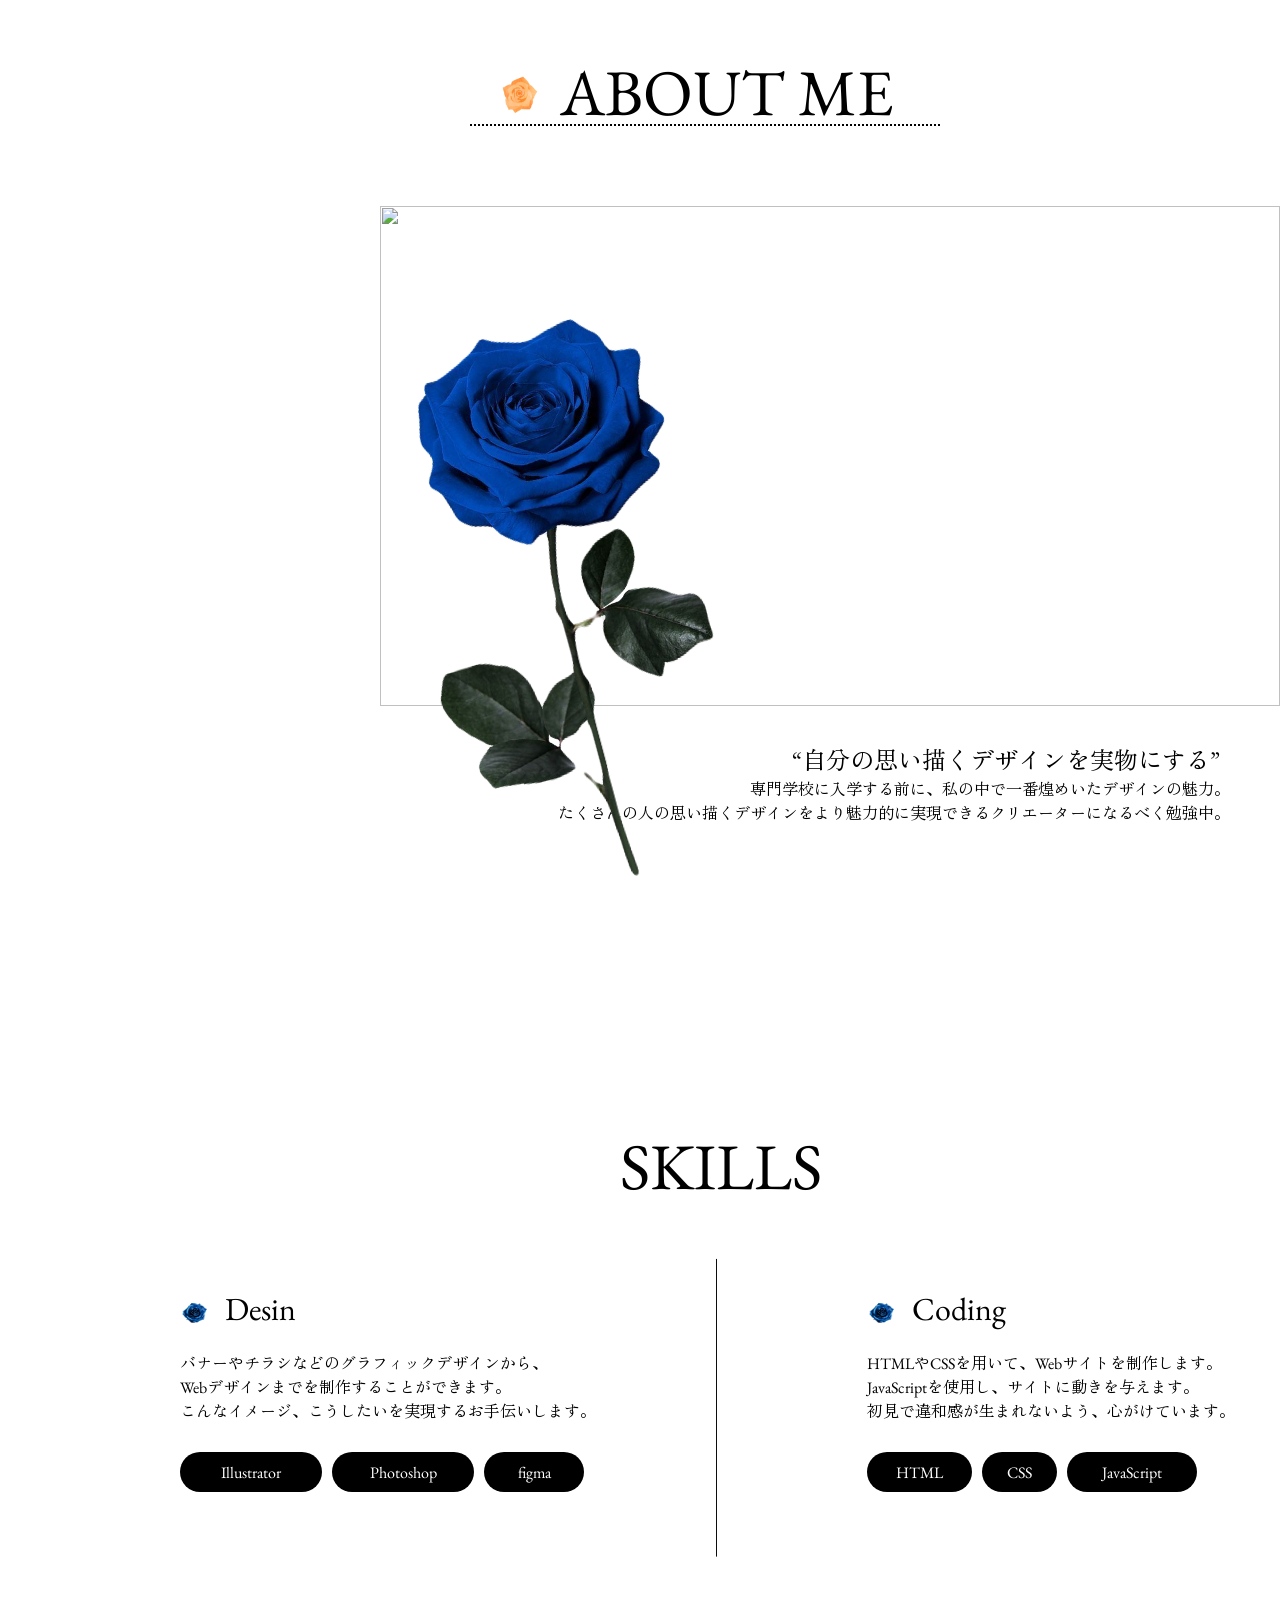
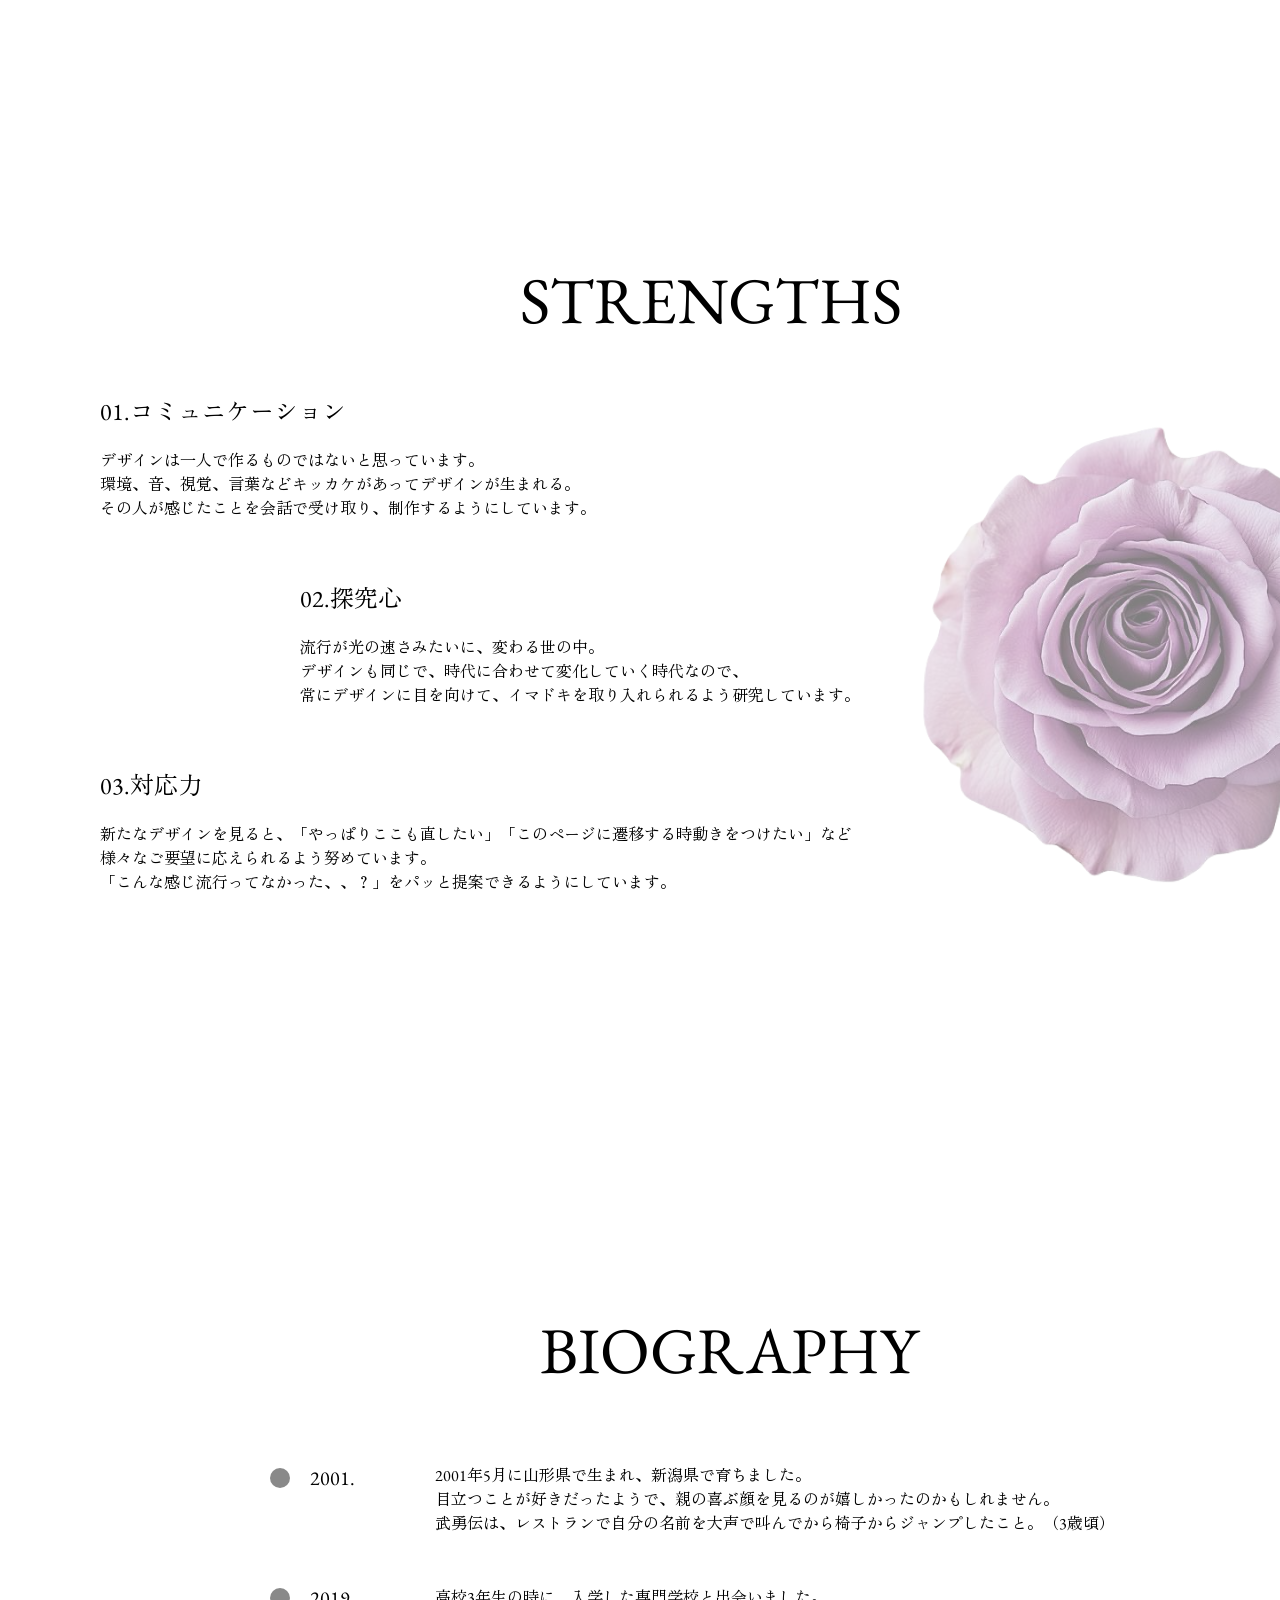
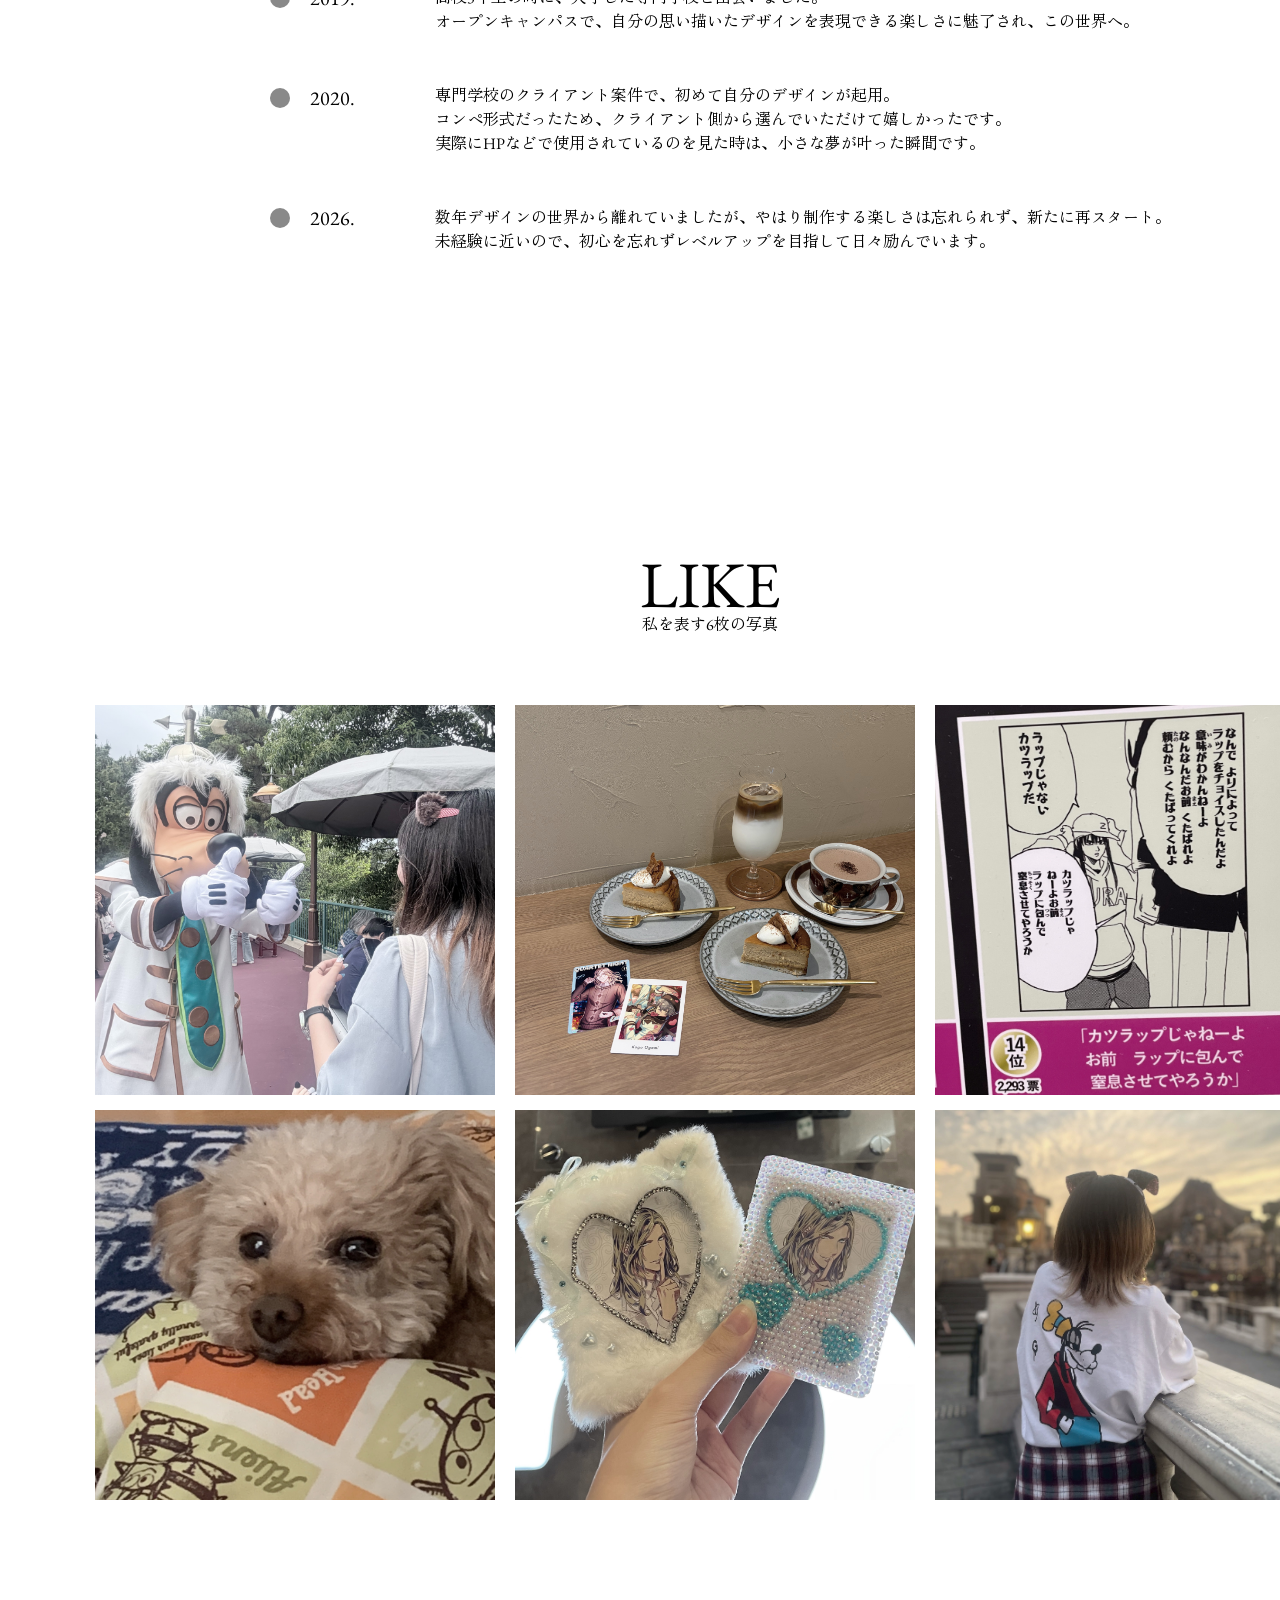
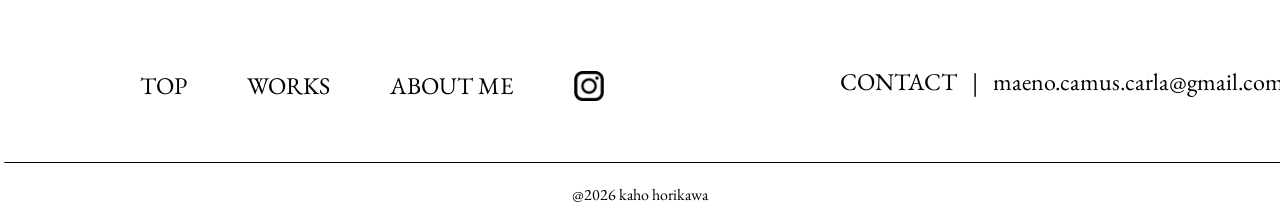
==== ME/index-me.html @ f0fda471 "Add files via upload" ====
<!DOCTYPE html>
<html lang="ja">
 <head>
    <meta charset="UTF-8">
    <meta name="viewport" content="width=device-width, initial-scale=1.0" />
    <link rel="preconnect" href="https://fonts.googleapis.com">
    <link rel="preconnect" href="https://fonts.gstatic.com" crossorigin>

    <!-- 英字 -->
    <link href="https://fonts.googleapis.com/css2?family=EB+Garamond:ital,wght@0,400..800;1,400..800&family=Hachi+Maru+Pop&display=swap" rel="stylesheet">

    <!-- 日本語 -->
    <link href="https://fonts.googleapis.com/css2?family=EB+Garamond:ital,wght@0,400..800;1,400..800&family=Hachi+Maru+Pop&family=Zen+Old+Mincho&display=swap" rel="stylesheet">

     <!-- CSS -->
     <link rel="stylesheet" href="style-me.css">
     <link
       rel="stylesheet"
        href="https://cdnjs.cloudflare.com/ajax/libs/font-awesome/5.15.4/css/all.min.css"
        integrity="sha512-1ycn6IcaQQ40/MKBW2W4Rhis/DbILU74C1vSrLJxCq57o941Ym01SwNsOMqvEBFlcgUa6xLiPY/NS5R+E6ztJQ=="
        crossorigin="anonymous"
        referrerpolicy="no-referrer"
      />
      <link
        rel="stylesheet"
        href="https://unpkg.com/swiper/swiper-bundle.min.css"
      />
  </head>

 <body class="portfolio">
   <!-- ABOUT ME -->
    <div class="aboutme" id="me">
      <img class="ikon" src="27444983.png">
      <h1 class="midashi">ABOUT ME</h1>
      <img class="me" src="IMG_9514.JPG">
      <img class="bluerose" src="IMG_9245.PNG">
      <div class="pr">
        <div class="komidashi">“自分の思い描くデザインを実物にする”</div>
        専門学校に入学する前に、私の中で一番煌めいたデザインの魅力。<br>
        たくさんの人の思い描くデザインをより魅力的に実現できるクリエーターになるべく勉強中。
      </div>

      <div class="midashi2">SKILLS</div>
      <div class="skills">
        <div class="desin">
          <img class="ikon2" src="IMG_9248.PNG">
          <div class="title">Desin</div>
          <img class="read-arrow2" src="desin_kasen.svg" alt="">
          <div class="desin2">
            バナーやチラシなどのグラフィックデザインから、<br>
            Webデザインまでを制作することができます。<br>
            こんなイメージ、こうしたいを実現するお手伝いします。
          </div>
          <div class="soft">
            <div class="circle1">Illustrator</div>
            <div class="circle2">Photoshop</div>
            <div class="circle3">figma</div>
          </div>
        </div>
        <img class="read-arrow" src="tatesen.svg" alt="">
        <div class="coding">
          <img class="ikon2" src="IMG_9248.PNG">
          <div class="title">Coding</div>
          <img class="read-arrow3" src="desin_kasen.svg" alt="">
          <div class="coding2">
            HTMLやCSSを用いて、Webサイトを制作します。<br>
            JavaScriptを使用し、サイトに動きを与えます。<br>
            初見で違和感が生まれないよう、心がけています。
          </div>
          <div class="sof2">
            <div class="circle4">HTML</div>
            <div class="circle5">CSS</div>
            <div class="circle6">JavaScript</div>
          </div>
        </div>
      </div>

      <div class="STRENGTHS">
        <div class="title2">STRENGTHS</div>
        <div class="Communication1">
         <div class="komidashi2">01.コミュニケーション</div>
         <div class="Communication2">
           デザインは一人で作るものではないと思っています。<br>
           環境、音、視覚、言葉などキッカケがあってデザインが生まれる。<br>
           その人が感じたことを会話で受け取り、制作するようにしています。
         </div>
        </div>
        <div class="Communication3">
         <div class="komidashi2">02.探究心</div>
         <div class="tankyu">
           流行が光の速さみたいに、変わる世の中。<br>
           デザインも同じで、時代に合わせて変化していく時代なので、<br>
           常にデザインに目を向けて、イマドキを取り入れられるよう研究しています。
         </div>
        </div>
        <div class="Communication4">
         <div class="komidashi2">03.対応力</div>
         <div class="taiou">
           新たなデザインを見ると、「やっぱりここも直したい」「このページに遷移する時動きをつけたい」など<br>
           様々なご要望に応えられるよう努めています。<br>
           「こんな感じ流行ってなかった、、？」をパッと提案できるようにしています。
         </div>
        </div>
        <img class="pink" src="IMG_9250.PNG">
        <img class="pink2" src="IMG_9250-2.PNG">
      </div>

      <div class="kiseki">
        <div class="midashi3">BIOGRAPHY</div>
        <div class="kiseki-content">
          <img class="yokosen" src="yokosen.svg" alt="">
          <div class="umare">
            <div class="u2001">
              <div class="maru"></div>
              <div class="number">2001.</div>
              <div class="nakami">
               2001年5月に山形県で生まれ、新潟県で育ちました。<br>
               目立つことが好きだったようで、親の喜ぶ顔を見るのが嬉しかったのかもしれません。<br>
               武勇伝は、レストランで自分の名前を大声で叫んでから椅子からジャンプしたこと。（3歳頃）
              </div>
            </div>


           <div class="u2019">
             <div class="maru"></div>
             <div class="number">2019.</div>
             <div class="nakami2">
               高校3年生の時に、入学した専門学校と出会いました。<br>
               オープンキャンパスで、自分の思い描いたデザインを表現できる楽しさに魅了され、この世界へ。
             </div>
           </div>

           <div class="u2021">
             <div class="maru"></div>
             <div class="number">2020.</div>
             <div class="nakami">
               専門学校のクライアント案件で、初めて自分のデザインが起用。<br>
               コンペ形式だったため、クライアント側から選んでいただけて嬉しかったです。<br>
               実際にHPなどで使用されているのを見た時は、小さな夢が叶った瞬間です。
             </div>
           </div>

           <div class="u2026">
             <div class="maru"></div>
             <div class="number">2026.</div>
             <div class="nakami2">
               数年デザインの世界から離れていましたが、やはり制作する楽しさは忘れられず、新たに再スタート。<br>
               未経験に近いので、初心を忘れずレベルアップを目指して日々励んでいます。
             </div>
           </div>
         </div>
        </div>
       </div>
      </div>

      <div class="like">
        <div class="midashi4">LIKE</div>
        <div class="komidashi3">私を表す6枚の写真</div>
        
        <div class="photo">
          <div class="photo1">
            <img class="goofy" src="IMG_9666.JPG">
            <div class="setumei1">
              <p>ドジでカッコイイ<br>ところに惚れてます</p>
            </div>

            <div class="setumei1-1">
              <div class="u01">01.ディズニー</div>
              <div class="u01-1">
                物心ついた時からそばにあった存在。<br>春夏秋冬行きたい場所。
              </div>
            </div>
          </div>
          <div class="photo2">
            <img class="cafe" src="IMG_9670.JPG">
            <div class="setumei2">
              <p>お店の雰囲気含め<br>落ち着くカフェが好き</p>
            </div>

            <div class="setumei2-1">
              <div class="u02">02.カフェ</div>
              <div class="u02-1">
                いろんなカフェを開拓中。<br>上京してからより活発になりました。
              </div>
            </div>
          </div>
          <div class="photo3">
            <img class="funny" src="IMG_9671.JPG">
            <div class="setumei3">
              <p>くだらなくて<br>面白いことが好き</p>
            </div>

            <div class="setumei3-1">
              <div class="u03">03.面白いこと</div>
              <div class="u03-1">
                お笑いやギャグなど面白おかしいことが好き。<br>ギャグ漫画大好物です。
              </div>
            </div>
          </div>
          <div class="photo4">
            <img class="pet" src="IMG_9672.JPG">
            <div class="setumei4">
              <p>大好きな愛犬チャビ<br>おじいちゃん犬でも元気</p>
            </div>

            <div class="setumei4-1">
              <div class="u04">04.愛犬</div>
              <div class="u04-1">
                もうおじいちゃんな愛犬のチャビ。<br>今でも甘えたなところがキュートです。
              </div>
            </div>
          </div>
          <div class="photo5">
            <img class="hobby" src="IMG_9673.JPG">
            <div class="setumei5">
              <p>趣味は裁縫<br>唯一無二のものを作ってます</p>
            </div>

            <div class="setumei5-1">
              <div class="u05">05.モノづくり</div>
              <div class="u05-1">
                裁縫だけでなく、創作も大好き。<br>写真のケースはどちらも自作のもの。
              </div>
            </div>
          </div>
          <div class="photo6">
            <img class="bae" src="IMG_9674.JPG">
            <div class="setumei6">
              <p>映える写真も好き<br>風景や植物の写真が多いです</p>
            </div>

             <div class="setumei6-1">
              <div class="u06">06.写真</div>
              <div class="u06-1">
                いわゆるば「映え写真」を撮るのが好き。<br>もちろん撮られるのも大歓迎。
              </div>
            </div>
          </div>
        </div>
      </div>
      <!-- footer -->
     <footer>
        <div class="last">
         <div class="clik">
           <a href="../index.html" class="nav-link">TOP</a>
           <a href="../index.html#works" class="nav-link">WORKS</a>
           <a href="#me" class="nav-link">ABOUT ME</a>
           <a href="https://www.instagram.com/hoorii0502/" target="_blank" rel="noopener noreferrer" class="instagram">
             <img class="instagram" src="Instagram.png">
           </a>
         </div>
         <div class="contact">
           <div>CONTACT</div>
           <div>|</div>
           <div>maeno.camus.carla@gmail.com</div>
         </div>
        </div>
     </footer>
     <div class="last2">
       <img class="kasen" src="kasen.svg" alt="">
       <p>@2026 kaho horikawa</p>
     </div>
   </div>
 </body>
</html>
---- ME/style-me.css ----
@charset "utf-8";

body {
  font-family: "EB Garamond", "Zen Old Mincho", serif;
  width: 100%;
  margin: 0;
  padding: 0;
}

.midashi {
    font-size: 65px;
    margin-left: 560px;
    margin-top: -75px;
    font-weight: 400;
}

.midashi::after {
  content: "";
  display: block;
  width: 470px; 
  border-bottom: 2px dotted #000;
  margin-top: -10px;
  margin-left: -90px;

}

.ikon {
    width: 60px;
    height: 50px;
    margin-left: 490px;
    margin-top: 70px;
}

.me {
    width: 900px;
    height: 500px;
    display: block;
    margin-left: auto;
    margin-top: 80px;
}

.bluerose {
    width: 450px;
    height: 600px;
    margin-left: 340px;
    margin-top: -400px;
    z-index: 2;
    transform: rotate(-15deg);
}

.pr {
    text-align: right;
    font-size: 16px;
    margin-top: -170px;
    margin-right: 50px;
}

.komidashi {
    margin-right: 10px;
    font-size: 24px;
}

.midashi2 {
    font-size: 65px;
    margin-left: 620px;
    margin-top: 300px;
}

.ikon2 {
    width: 30px;
    height: 30px;
    margin-left: 180px;
    margin-top: 130px;
}

.title {
    font-size: 32px;
    margin-left: 225px;
    margin-top: -45px;
}

.read-arrow2 {
    display: none;
}

.read-arrow3 {
    display: none;
}

.skills {
    display: flex;
    gap: 100px;
    margin-top: -40px;
}

.read-arrow {
    height: 300px;
    margin-top: 90px;
    margin-left: 20px;
}

.coding {
    margin-left: -130px;
}

.desin2 {
    margin-top: 20px;
    margin-left: 180px;
    font-size: 16px;
}

.coding2 {
    margin-top: 20px;
    margin-left: 180px;
    font-size: 16px;
}

.soft {
    display: flex;
    margin-left: 180px;
    margin-top: 30px;
    gap: 10px;
}

.sof2 {
    display: flex;
    margin-left: 180px;
    margin-top: 30px;
    gap: 10px;
}

.circle1 {
    width: 142px;
    height: 40px;
    background: #000000;
    border-radius: 30px 30px 30px 30px;
    display: flex;
    justify-content: center;
    align-items: center;
    font-size: 16px;
    color: #FFFFFF;
}

.circle2 {
    width: 142px;
    height: 40px;
    background: #000000;
    border-radius: 30px 30px 30px 30px;
    display: flex;
    justify-content: center;
    align-items: center;
    font-size: 16px;
    color: #FFFFFF;
}

.circle3 {
    width: 100px;
    height: 40px;
    background: #000000;
    border-radius: 30px 30px 30px 30px;
    display: flex;
    justify-content: center;
    align-items: center;
    font-size: 16px;
    color: #FFFFFF;
}

.circle4 {
    width: 105px;
    height: 40px;
    background: #000000;
    border-radius: 30px 30px 30px 30px;
    display: flex;
    justify-content: center;
    align-items: center;
    font-size: 16px;
    color: #FFFFFF;
}

.circle5 {
    width: 75px;
    height: 40px;
    background: #000000;
    border-radius: 30px 30px 30px 30px;
    display: flex;
    justify-content: center;
    align-items: center;
    font-size: 16px;
    color: #FFFFFF;
}

.circle6 {
    width: 130px;
    height: 40px;
    background: #000000;
    border-radius: 30px 30px 30px 30px;
    display: flex;
    justify-content: center;
    align-items: center;
    font-size: 16px;
    color: #FFFFFF;
}

.title2 {
    font-size: 65px;
    margin-left: 520px;
    margin-top: 300px;
}

.STRENGTHS {
  position: relative;
  width: 100%;
  height: 750px;
}

.komidashi2 {
    font-size: 24px;
}

.yokosen {
    display: none;
}

.Communication1 {
    margin-top: 50px;
    margin-left: 100px;
}

.Communication2 {
    margin-top: 20px;
    font-size: 16px;
}

.Communication3 {
    margin-top: 60px;
    margin-left: 300px;
}

.Communication4 {
    margin-top: 60px;
    margin-left: 100px;
}

.tankyu {
    margin-top: 20px;
    font-size: 16px;
}

.taiou {
    margin-top: 20px;
    font-size: 16px;
}

.pink {
    width: 500px;
    height: 500ox;
    margin-left: 900px;
    margin-top: -500px;
    opacity: 0.5;
}

.pink2 {
    display: none;
}

.midashi3 {
    font-size: 65px;
    margin-left: 540px;
    margin-top: 300px;
}

.umare {
    display:flex;
    flex-direction: column;
    margin-top: 50px;
}

.u2001 {
  display:flex;
  align-items:center;
  gap:20px;
}

.maru {
    width: 20px;
    height: 20px;
    background-color: #898989;
    margin-left: 270px;
    border-radius: 50%;
}

.number {
    font-size: 20px;
}

.nakami {
    font-size: 16px;
    margin-left: 60px;
    position: relative;
    top: 20px
}


.u2019 {
  display:flex;
  align-items:center;
  gap:20px;
  margin-top: 60px;
}

.nakami2 {
    font-size: 16px;
    margin-left: 60px;
    position: relative;
    top: 10px
}

.u2021 {
  display:flex;
  align-items:center;
  gap:20px;
  margin-top: 40px;
}

.u2026 {
  display:flex;
  align-items:center;
  gap:20px;
  margin-top: 60px;
}

.midashi4 {
    font-size: 65px;
    margin-left: 640px;
    margin-top: 300px;
}

.komidashi3 {
    font-size: 16px;
    margin-left: 642px;
    margin-top: -15px;
}

.photo {
    display: grid;
    grid-template-columns: repeat(3, 400px);
    column-gap: 20px;
    row-gap: 15px;
    margin-top: 70px;
    margin-left: 95px;
}

.goofy {
    width: 400px;
    height: 390px;
    display: block;
}

.photo1 {
    position: relative;
    width: 400px; 
    overflow: hidden;
}

.setumei1 {
    position: absolute;
    top: 0;
    left: 0;
    width: 100%;
    height: 100%;

    background-color: rgba(0, 0, 0, 0.45);

    display: flex;
    justify-content: center;
    align-items: center;

    opacity: 0;
    transition: opacity 0.3s ease;
}

.setumei1 p {
  color: white;
  font-size: 24px;
  margin: 0;
  text-align: center;
}

.photo1:hover .setumei1 {
  opacity: 1;
}

.setumei1-1 {
    display: none;
}

.photo2 {
    position: relative;
    width: 400px; 
    overflow: hidden;
}

.setumei2-1 {
    display: none;
}

.cafe {
    width: 400px;
    height: 390px;
    display: block;
}

.photo2:hover .setumei2 {
  opacity: 1;
}

.setumei2 p {
  color: white;
  font-size: 24px;
  margin: 0;
  text-align: center;
}

.setumei2 {
    position: absolute;
    top: 0;
    left: 0;
    width: 100%;
    height: 100%;

    background-color: rgba(0, 0, 0, 0.45);

    display: flex;
    justify-content: center;
    align-items: center;

    opacity: 0;
    transition: opacity 0.3s ease;
}

.photo3 {
    position: relative;
    width: 400px; 
    overflow: hidden;
}

.setumei3-1 {
    display: none;
}

.funny {
    width: 400px;
    height: 390px;
    display: block;
}

.photo3:hover .setumei3 {
  opacity: 1;
}

.setumei3 p {
  color: white;
  font-size: 24px;
  margin: 0;
  text-align: center;
}

.setumei3 {
    position: absolute;
    top: 0;
    left: 0;
    width: 100%;
    height: 100%;

    background-color: rgba(0, 0, 0, 0.45);

    display: flex;
    justify-content: center;
    align-items: center;

    opacity: 0;
    transition: opacity 0.3s ease;
}

.photo4 {
    position: relative;
    width: 400px; 
    overflow: hidden;
}

.pet {
    width: 400px;
    height: 390px;
    display: block;
}

.photo4:hover .setumei4 {
  opacity: 1;
}

.setumei4 p {
  color: white;
  font-size: 24px;
  margin: 0;
  text-align: center;
}

.setumei4 {
    position: absolute;
    top: 0;
    left: 0;
    width: 100%;
    height: 100%;

    background-color: rgba(0, 0, 0, 0.45);

    display: flex;
    justify-content: center;
    align-items: center;

    opacity: 0;
    transition: opacity 0.3s ease;
}

.setumei4-1 {
    display: none;
}

.photo5 {
    position: relative;
    width: 400px; 
    overflow: hidden;
}

.hobby {
    width: 400px;
    height: 390px;
    display: block;
}

.photo5:hover .setumei5 {
  opacity: 1;
}

.setumei5 p {
  color: white;
  font-size: 24px;
  margin: 0;
  text-align: center;
}

.setumei5 {
    position: absolute;
    top: 0;
    left: 0;
    width: 100%;
    height: 100%;

    background-color: rgba(0, 0, 0, 0.45);

    display: flex;
    justify-content: center;
    align-items: center;

    opacity: 0;
    transition: opacity 0.3s ease;
}

.setumei5-1 {
    display: none;
}

.photo6 {
    position: relative;
    width: 400px; 
    overflow: hidden;
}

.bae {
    width: 400px;
    height: 390px;
    display: block;
}

.photo6:hover .setumei6 {
  opacity: 1;
}

.setumei6 p {
  color: white;
  font-size: 24px;
  margin: 0;
  text-align: center;
}

.setumei6 {
    position: absolute;
    top: 0;
    left: 0;
    width: 100%;
    height: 100%;

    background-color: rgba(0, 0, 0, 0.45);

    display: flex;
    justify-content: center;
    align-items: center;

    opacity: 0;
    transition: opacity 0.3s ease;
}

.setumei6-1 {
    display: none;
}

.last {
    margin-top: 170px;
}

.clik {
    display: flex;
    align-items: center;
    font-size: 24px;
    gap: 60px;
    margin-top: 50px;
    margin-left: 140px;
}

.instagram {
    width: 30px;
    height: 30px;
}

.contact {
    display: flex;
    align-items: center;
    font-size: 24px;
    gap: 15px;
    margin-top: -35px;
    margin-left: 840px;
    margin-bottom: 50px;
}

.kasen {
    width: 1330px;
    margin-top: 10px;
}

.last2 {
    text-align: center;
}

.kasen p {
    font-size: 18px;
    margin-top: 10px;
}

.nav-link {
  color: #000;
  text-decoration: none;
  cursor: pointer;
}

.nav-link:hover {
  text-decoration: underline;
}

html {
  scroll-behavior: smooth;
}

@media screen and (max-width: 375px) {

.midashi {
    font-size: 20px;
    margin-top: -30px;
    margin-left: 145px;
    position: relative;
    width: fit-content;
}

.midashi::after {
  content: "";
  display: block;
  width: 145px; 
  border-bottom: 2px dotted #000;
  margin-top: 0px;
  margin-left: -30px;

}

.ikon {
    width: 25px;
    height: 20px;
    margin-left: 120px;
    margin-top: 40px;
}

.me {
    width: 280px;
    height: 170px;
    display: block;
    margin-left: 95px;
    margin-top: 50px;
}

.aboutme {
    width: 370px;
    margin-left: 0px;
}

.bluerose {
    width: 115px;
    height: 155px;
    margin-left: 30px;
    margin-top: -100px;
    z-index: 2;
    transform: rotate(-15deg);
}

.pr {
    text-align: left;
    font-size: 14px;
    margin-top: 20px;
    margin-left: 20px;
}

.komidashi {
    font-size: 16px;
}

.midashi2 {
    font-size: 20px;
    margin-left: 150px;
    margin-top: 110px;
}

.ikon2 {
    width: 14px;
    height: 16px;
    margin-top: 30px;
    margin-left: 0px;
}

.desin2 {
    margin-top: 10px;
    font-size: 14px;
    width: 330px;
    margin-left: 0px;
}

.title {
    font-size: 17px;
    margin-top: -25px;
    margin-left: 20px;
}

.read-arrow2 {
    display: block;
    width: 66px;
    margin-left: 0px;
}

.read-arrow3 {
    display: block;
    width: 75px;
    margin-left: 0px;
}

.read-arrow {
    display: none;
}

.skills {
    display: flex;
    width: 350px;
    gap: 20px;
    flex-direction: column;
    align-items: center;
    margin-left: 10px;
}

.desin {
    width: 330px;
    flex-shrink: 0;
    margin-top: 30px;
}

.soft {
    display: flex;
    margin-left: 0px;
    margin-top: 15px;
    gap: 10px;
}

.circle1 {
    width: 100px;
    height: 32px;
    background: #000000;
    border-radius: 30px 30px 30px 30px;
    display: flex;
    justify-content: center;
    align-items: center;
    font-size: 14px;
    color: #FFFFFF;
}

.circle2 {
    width: 111px;
    height: 32px;
    background: #000000;
    border-radius: 30px 30px 30px 30px;
    display: flex;
    justify-content: center;
    align-items: center;
    font-size: 14px;
    color: #FFFFFF;
}

.circle3 {
    width: 80px;
    height: 32px;
    background: #000000;
    border-radius: 30px 30px 30px 30px;
    display: flex;
    justify-content: center;
    align-items: center;
    font-size: 14px;
    color: #FFFFFF;
}

.coding {
    width: 330px;
    flex-shrink: 0;
    margin-top: 50px;
    margin-left: 20px;
}

.coding2 {
    margin-top: 10px;
    font-size: 14px;
    width: 330px;
    margin-left: 0px;
    line-height: 1.5;
}

.sof2 {
    display: flex;
    margin-left: 0px;
    margin-top: 15px;
    gap: 10px;
}

.circle4 {
    width: 83px;
    height: 30px;
    background: #000000;
    border-radius: 30px 30px 30px 30px;
    display: flex;
    justify-content: center;
    align-items: center;
    font-size: 14px;
    color: #FFFFFF;
}

.circle5 {
    width: 60px;
    height: 30px;
    background: #000000;
    border-radius: 30px 30px 30px 30px;
    display: flex;
    justify-content: center;
    align-items: center;
    font-size: 14px;
    color: #FFFFFF;
}

.circle6 {
    width: 100px;
    height: 30px;
    background: #000000;
    border-radius: 30px 30px 30px 30px;
    display: flex;
    justify-content: center;
    align-items: center;
    font-size: 14px;
    color: #FFFFFF;
}

.STRENGTHS {
  position: relative;
  width: 340px;
  height: 550px;
  margin-left: 20px;
}

.Communication1 {
    margin-top: 40px;
    margin-left: 0px;
    font-size: 14px;
}

.Communication2 {
    margin-top: 5px;
    font-size: 14px;
}

.komidashi2 {
    font-size: 18px;
    margin-top: 30px;
}

.Communication3 {
    margin-top: 5px;
    margin-left: 0px;
    font-size: 14px;
}

.tankyu {
    margin-top: 5px;
    font-size: 14px;
}

.Communication4 {
    margin-top: 5px;
    margin-left: 0px;
    font-size: 14px;
}

.taiou {
    margin-top: 5px;
    font-size: 14px;
}

.pink {
    display: none;
}

.pink2 {
    display: block;
    width: 200px;
    height: 450px;

    opacity: 0.3;
    flex-direction: column;

    margin-left: 155px;
    margin-top: -500px;
}

.title2 {
    font-size: 20px;
    margin-left: 110px;
    margin-top: 100px;
}

.midashi3 {
    font-size: 20px;
    margin-left: 140px;
    margin-top: 100px;
}

.umare {
    display: flex;
    flex-direction: column;
    flex: 1;
    min-width: 0;
    gap: 10px;
    margin-left: -20px;
}

.yokosen {
    display: block;
    width: 17px;
    height: 770px;
    flex-shrink: 0;
    margin-left: 20px;
    margin-top: 30px;
}

.maru {
    width: 10px;
    height: 10px;
    background-color: #898989;
    margin-left: 0px;
    border-radius: 50%;
}

.number {
    font-size: 18px;
    margin-left: -10px;
}

.u2001 {
  display:flex;
  align-items:center;
  flex-wrap: wrap;
  gap:20px;
}

.nakami {
    font-size: 14px;
    margin-left: 0px;
    top: -15px
}

.u2019 {
  display:flex;
  align-items:center;
  flex-wrap: wrap;
  gap:20px;
  margin-top: 20px;
}

.nakami2 {
    font-size: 14px;
    margin-left: 0px;
    top: -15px
}

.u2021 {
  display:flex;
  align-items:center;
  flex-wrap: wrap;
  gap:20px;
  margin-top: 20px;
}

.u2026 {
  display:flex;
  align-items:center;
  flex-wrap: wrap;
  gap:20px;
  margin-top: 20px;
}

.kiseki-content {
    width: 330px;
    display: flex;
    align-items: stretch;
    gap: 30px;
}

.midashi4 {
    font-size: 20px;
    margin-left: 180px;
    margin-top: 70px;
}

.komidashi3 {
    font-size: 14px;
    margin-left: 140px;
    margin-top: 0;
}

.like {
    margin-left: -10px;
    width: 375px;
}

.photo {
    grid-template-columns: minmax(0, 1fr);
    column-gap: 0;
    row-gap: 60px;
    margin-top: 60px;
    margin-left: 75px;
    width: fit-content;
}

.goofy {
    width: 250px;
    height: 240px;
    display: block;
}

.setumei1 {
    display: none;
}

.setumei1-1 {
    position: static;
    display: block;
    width: 100%;
    box-sizing: border-box;
    margin-top: 5px;
    font-size: 14px;
}

.u01 {
    font-size: 15px;
}

.photo1 {
    position: relative;
    width: 300px; 
    overflow: hidden;
}

.photo2 {
    position: relative;
    width: 300px; 
    overflow: hidden;
}

.cafe {
    width: 250px;
    height: 240px;
    display: block;
}

.setumei2 {
    display: none;
}

.setumei2-1 {
    position: static;
    display: block;
    width: 100%;
    box-sizing: border-box;
    margin-top: 5px;
    font-size: 14px;
}

.u02 {
    font-size: 15px;
}

.funny {
    width: 250px;
    height: 240px;
    display: block;
}

.photo3 {
    position: relative;
    width: 300px; 
    overflow: hidden;
}

.setumei3 {
    display: none;
}

.setumei3-1 {
    position: static;
    display: block;
    width: 250px;
    box-sizing: border-box;
    margin-top: 5px;
    font-size: 14px;
}

.u03 {
    font-size: 15px;
}

.u03-1 {
    margin-top: 3px;
}

.pet {
    width: 250px;
    height: 240px;
    display: block;
}

.photo4 {
    position: relative;
    width: 300px; 
    overflow: hidden;
}

.setumei4 {
    display: none;
}

.setumei4-1 {
    position: static;
    display: block;
    width: 250px;
    box-sizing: border-box;
    margin-top: 5px;
    font-size: 14px;
}

.u04 {
    font-size: 15px;
}

.hobby {
    width: 250px;
    height: 240px;
    display: block;
}

.photo5 {
    position: relative;
    width: 300px; 
    overflow: hidden;
}

.setumei5 {
    display: none;
}

.setumei5-1 {
    position: static;
    display: block;
    width: 250px;
    box-sizing: border-box;
    margin-top: 5px;
    font-size: 14px;
}

.u05 {
    font-size: 15px;
}

.bae {
    width: 250px;
    height: 240px;
    display: block;
}

.photo6 {
    position: relative;
    width: 300px; 
    overflow: hidden;
}

.setumei6 {
    display: none;
}

.setumei6-1 {
    position: static;
    display: block;
    width: 250px;
    box-sizing: border-box;
    margin-top: 5px;
    font-size: 14px;
}

.u06 {
    font-size: 15px;
}

.last {
    display: flex;
    margin-top: 100px;
    flex-direction: column;
    align-items: flex-start;
    gap: 30px;
}

.contact {
    display: flex;
    align-items: center;
    font-size: 14px;
    gap: 15px;
    margin-left: 50px;
    margin-bottom: 50px;
    margin-top: 5px;
}

.clik {
    display: flex;
    align-items: center;
    font-size: 14px;
    gap: 30px;
    margin-top: 160px;
    margin-left: 50px;
    white-space: nowrap;
}

.instagram {
    width: 20px;
    height: 20px;
    cursor: pointer;
    transition: opacity 0.3s ease;
}

.last2 {
    display: none;
}

}
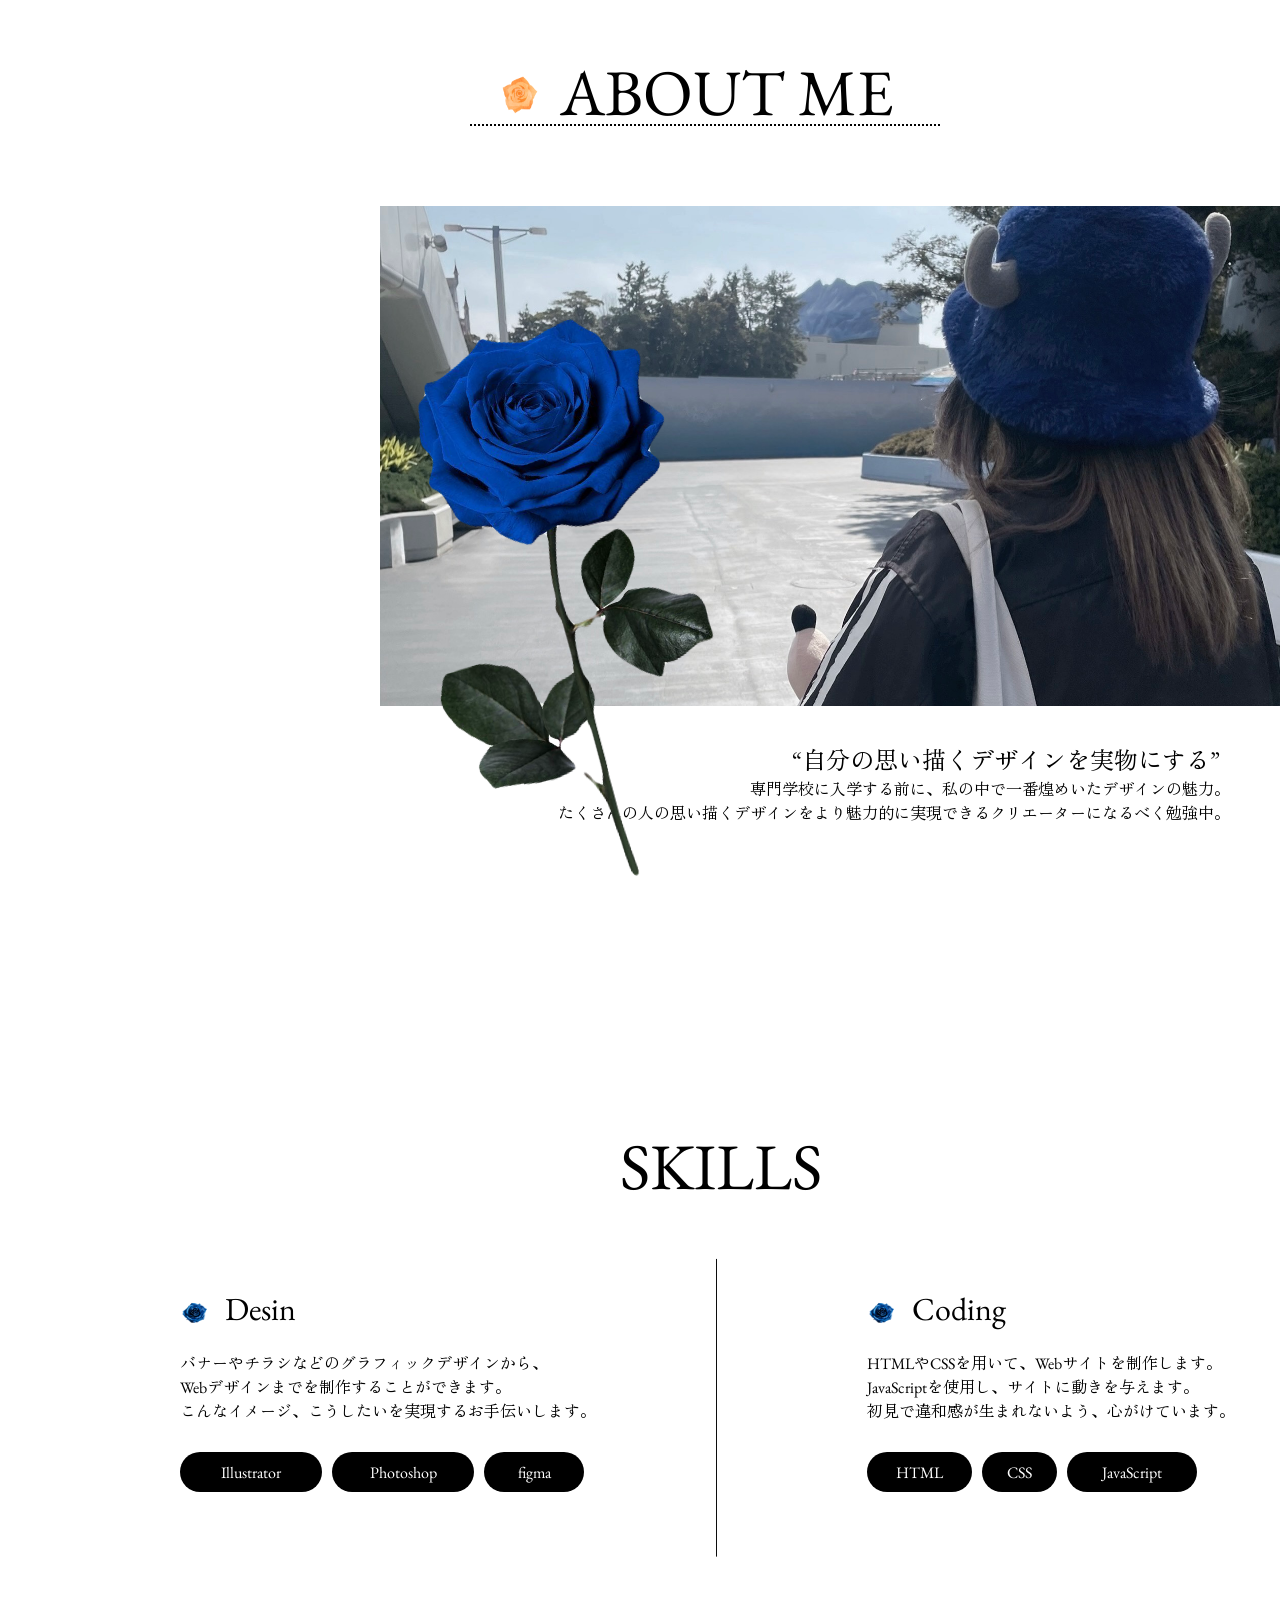
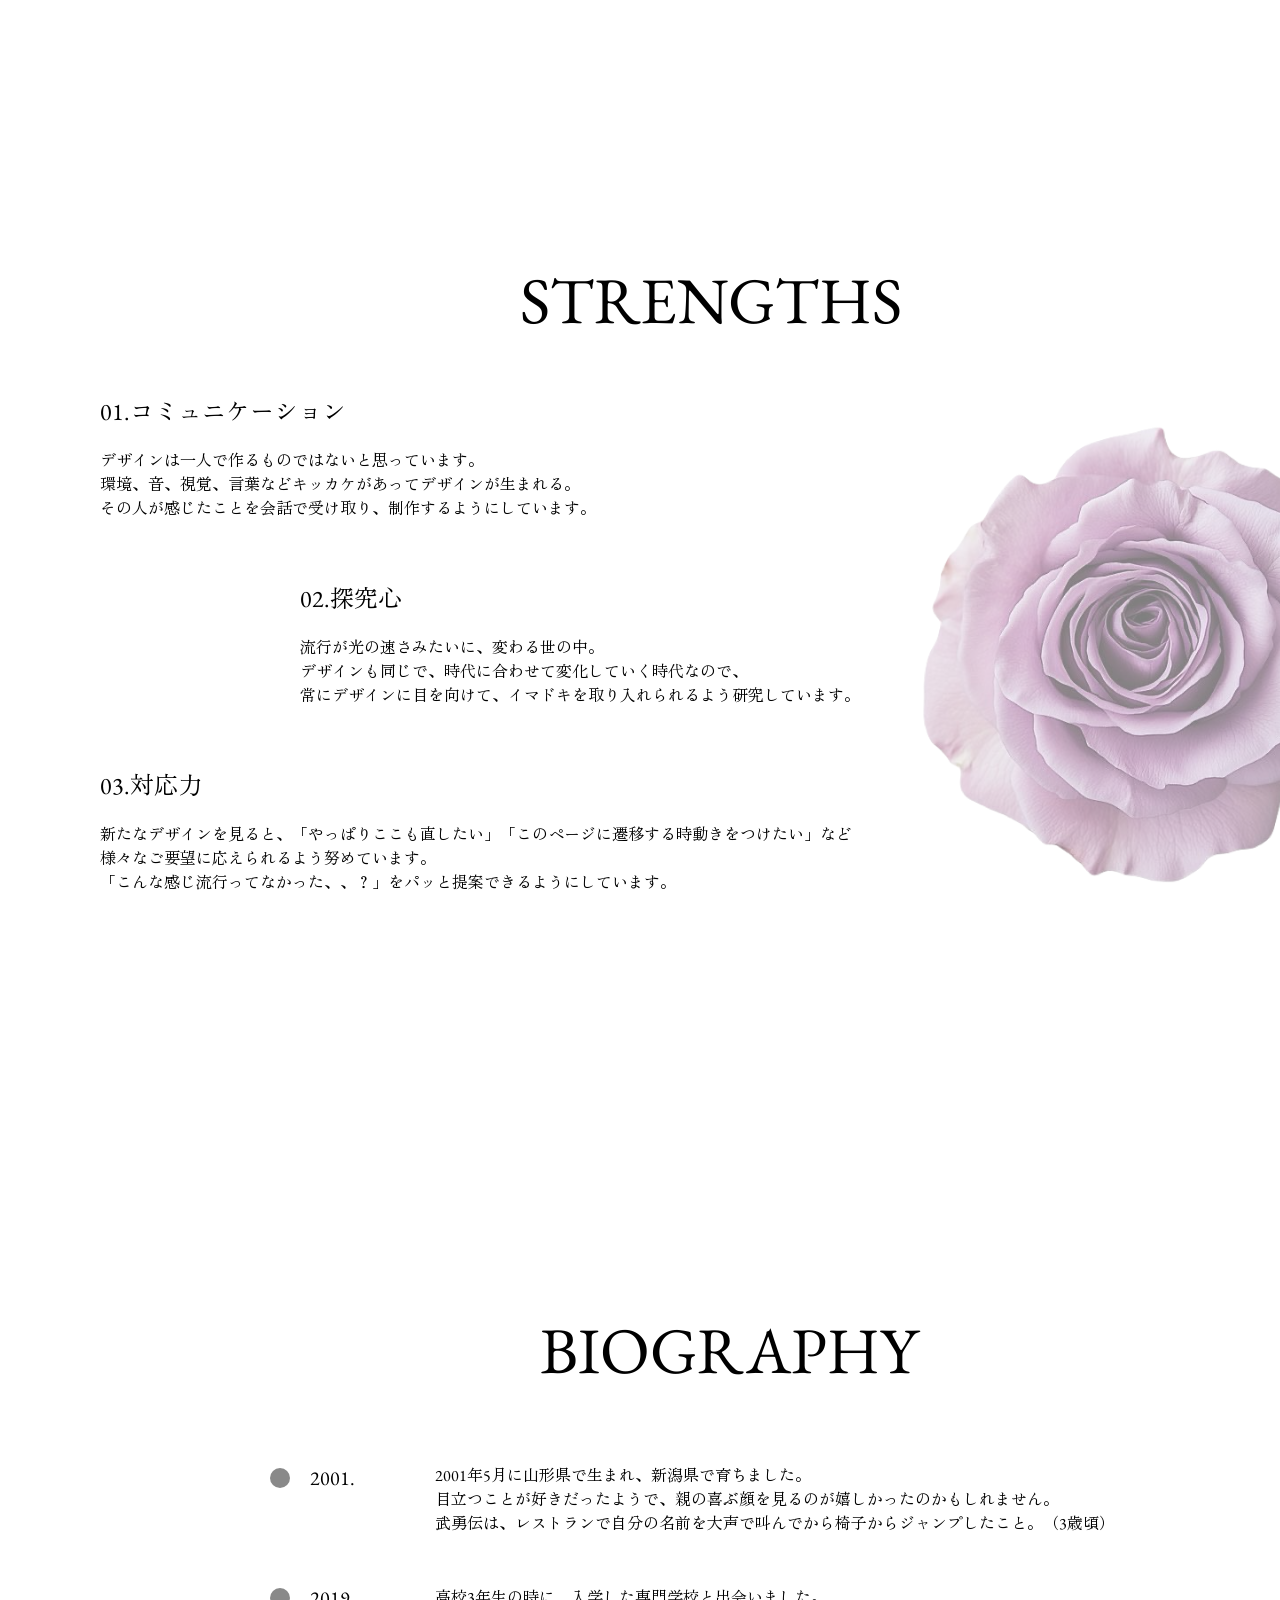
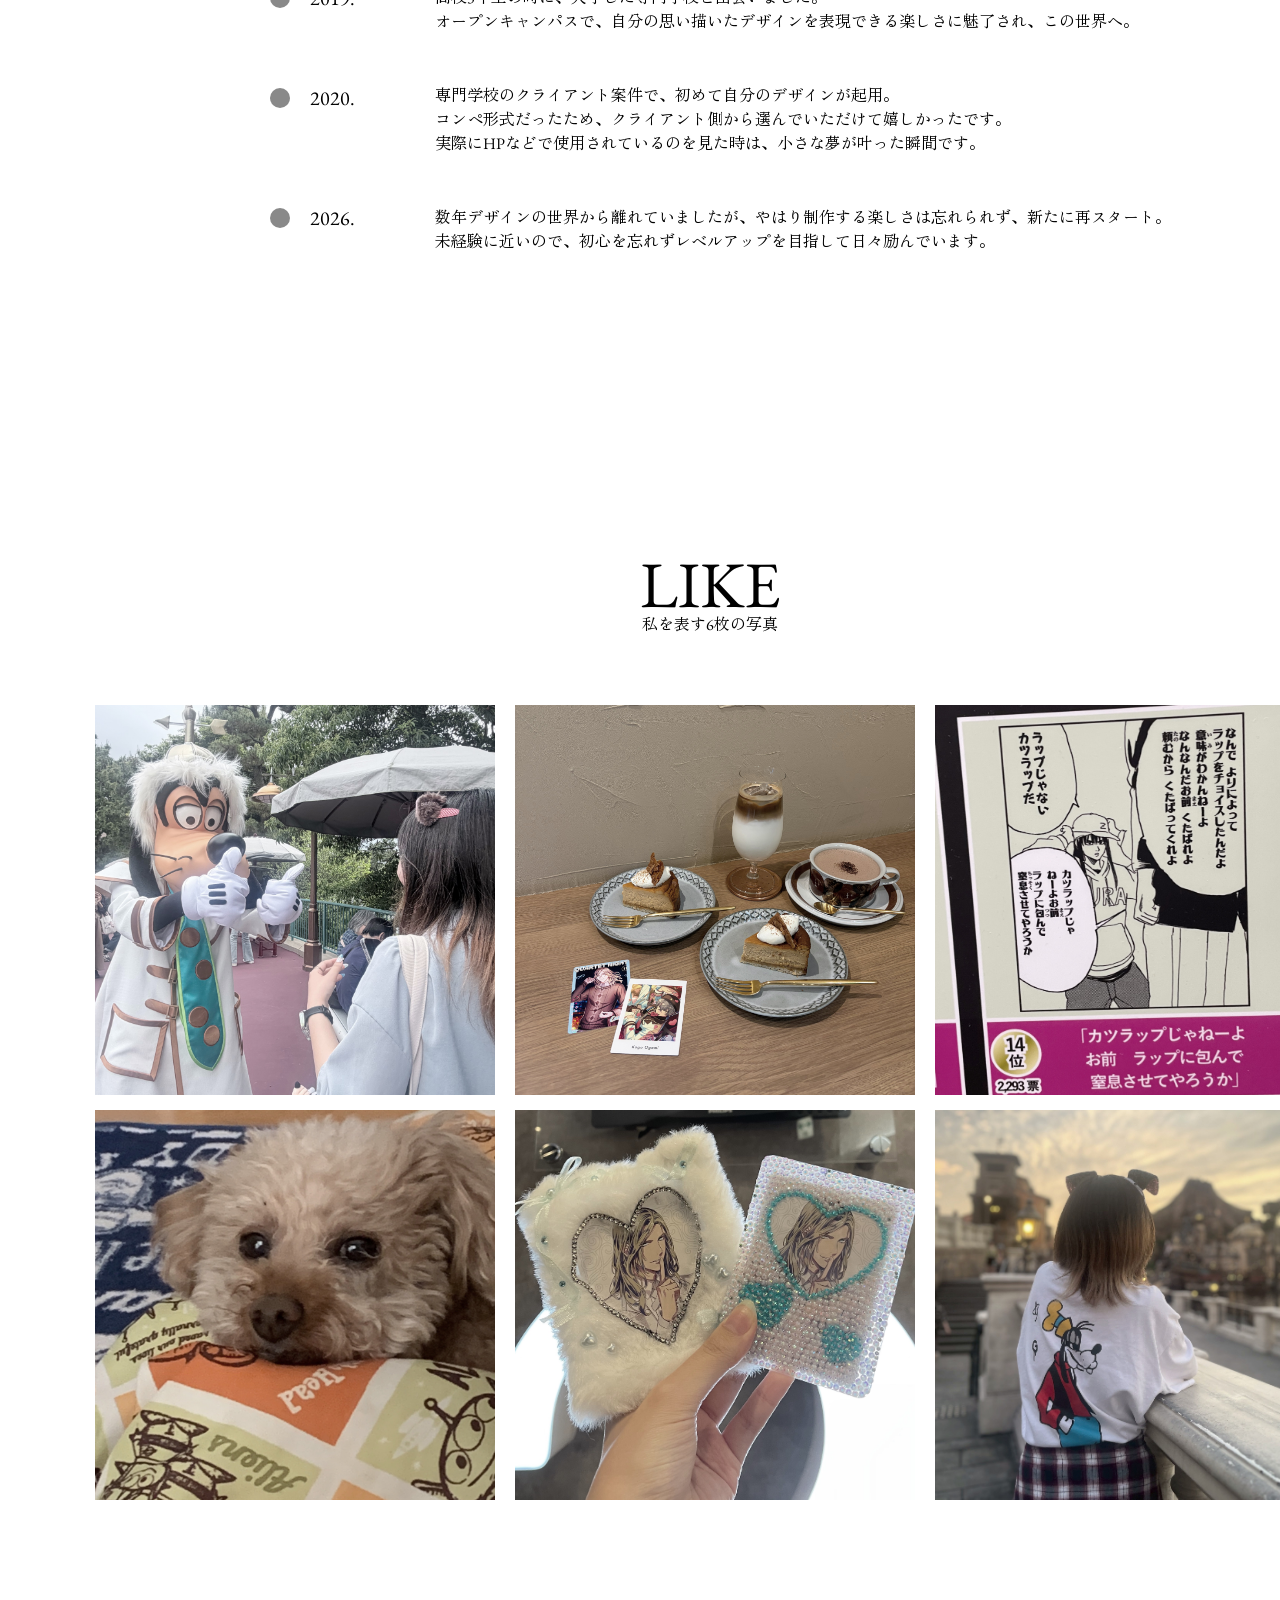
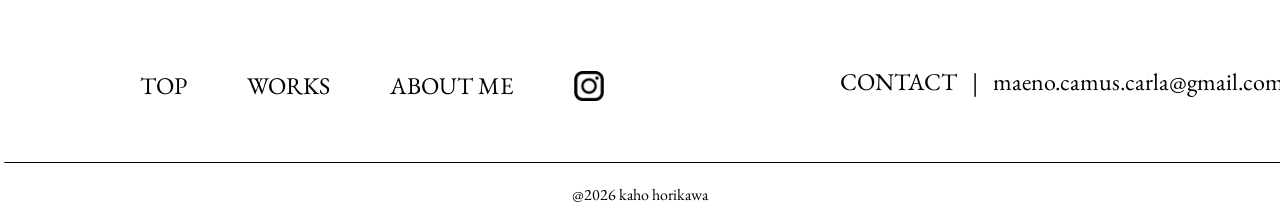
==== commit 4f309aa6: "Add files via upload" ====
--- a/ME/index-me.html
+++ b/ME/index-me.html
@@ -32,7 +32,7 @@
     <div class="aboutme" id="me">
       <img class="ikon" src="27444983.png">
       <h1 class="midashi">ABOUT ME</h1>
-      <img class="me" src="IMG_9514.JPG">
+      <img class="me" src="ME0502.jpg">
       <img class="bluerose" src="IMG_9245.PNG">
       <div class="pr">
         <div class="komidashi">“自分の思い描くデザインを実物にする”</div>
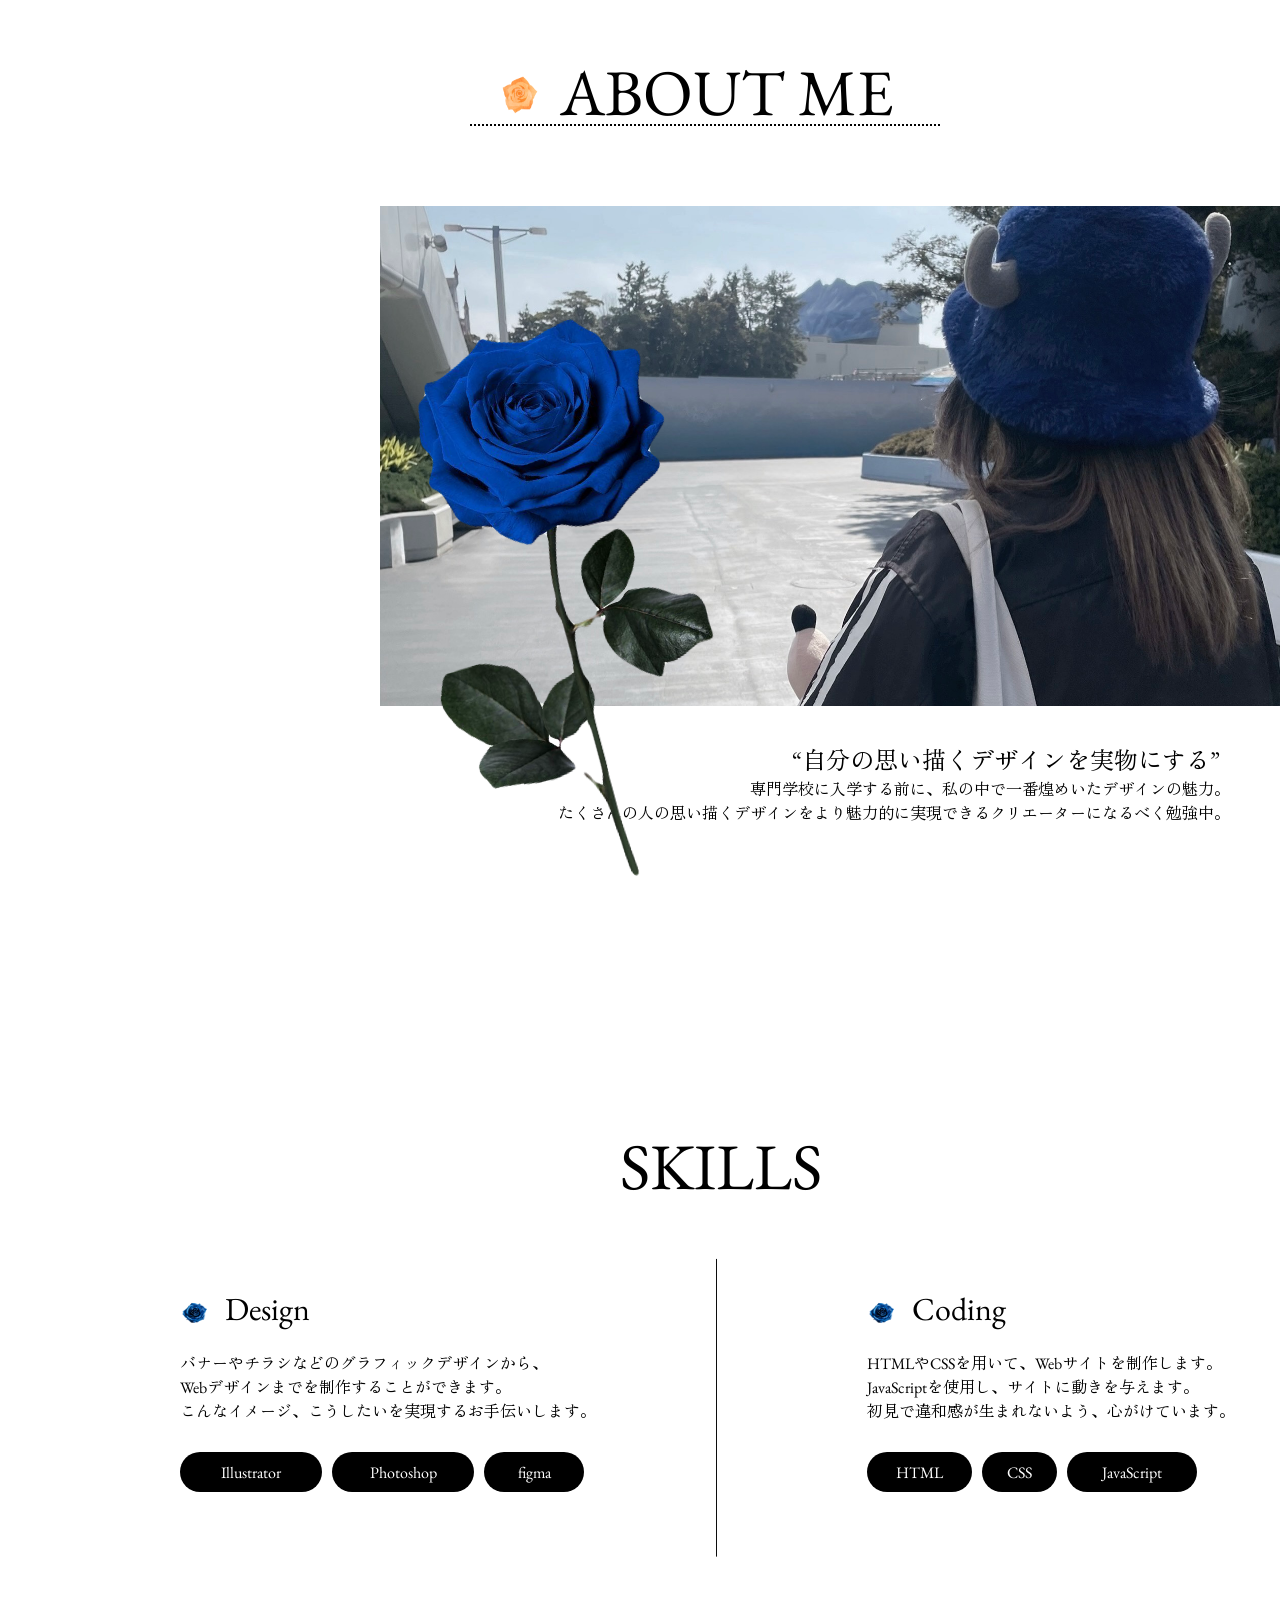
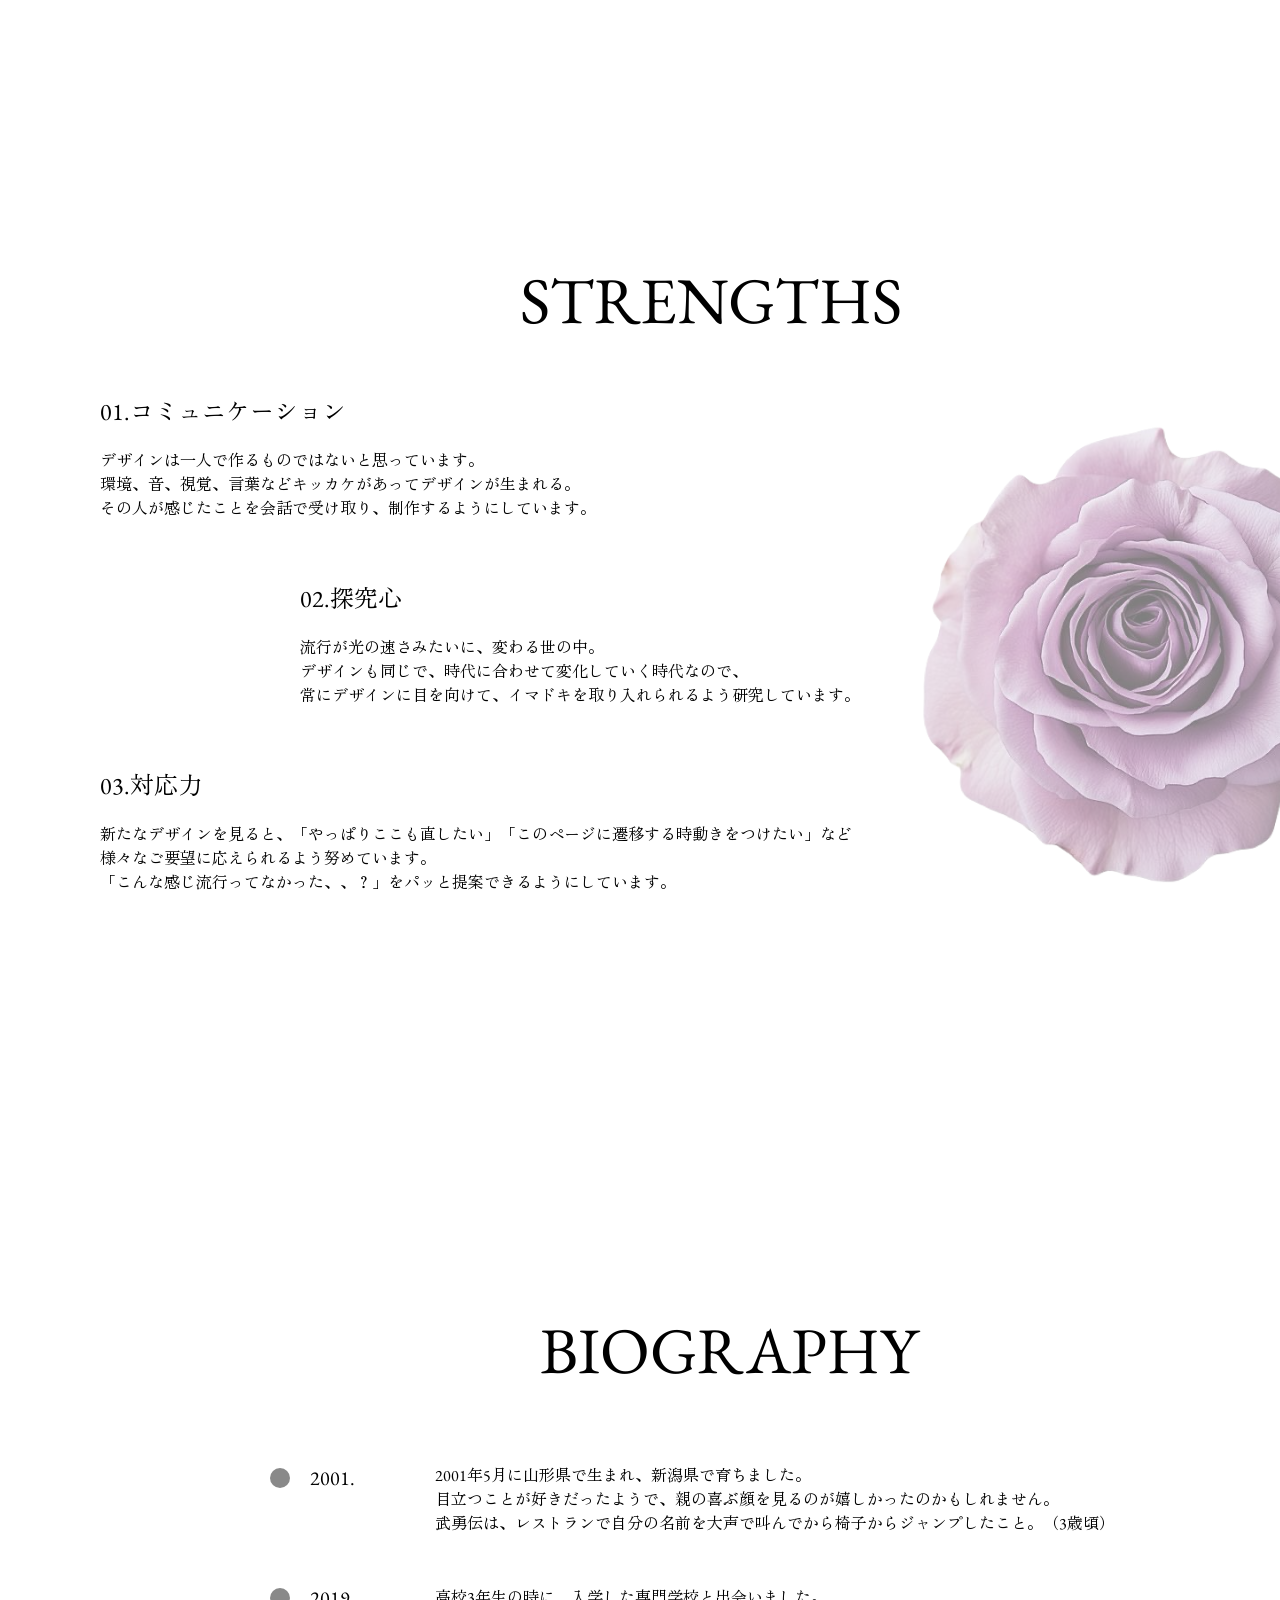
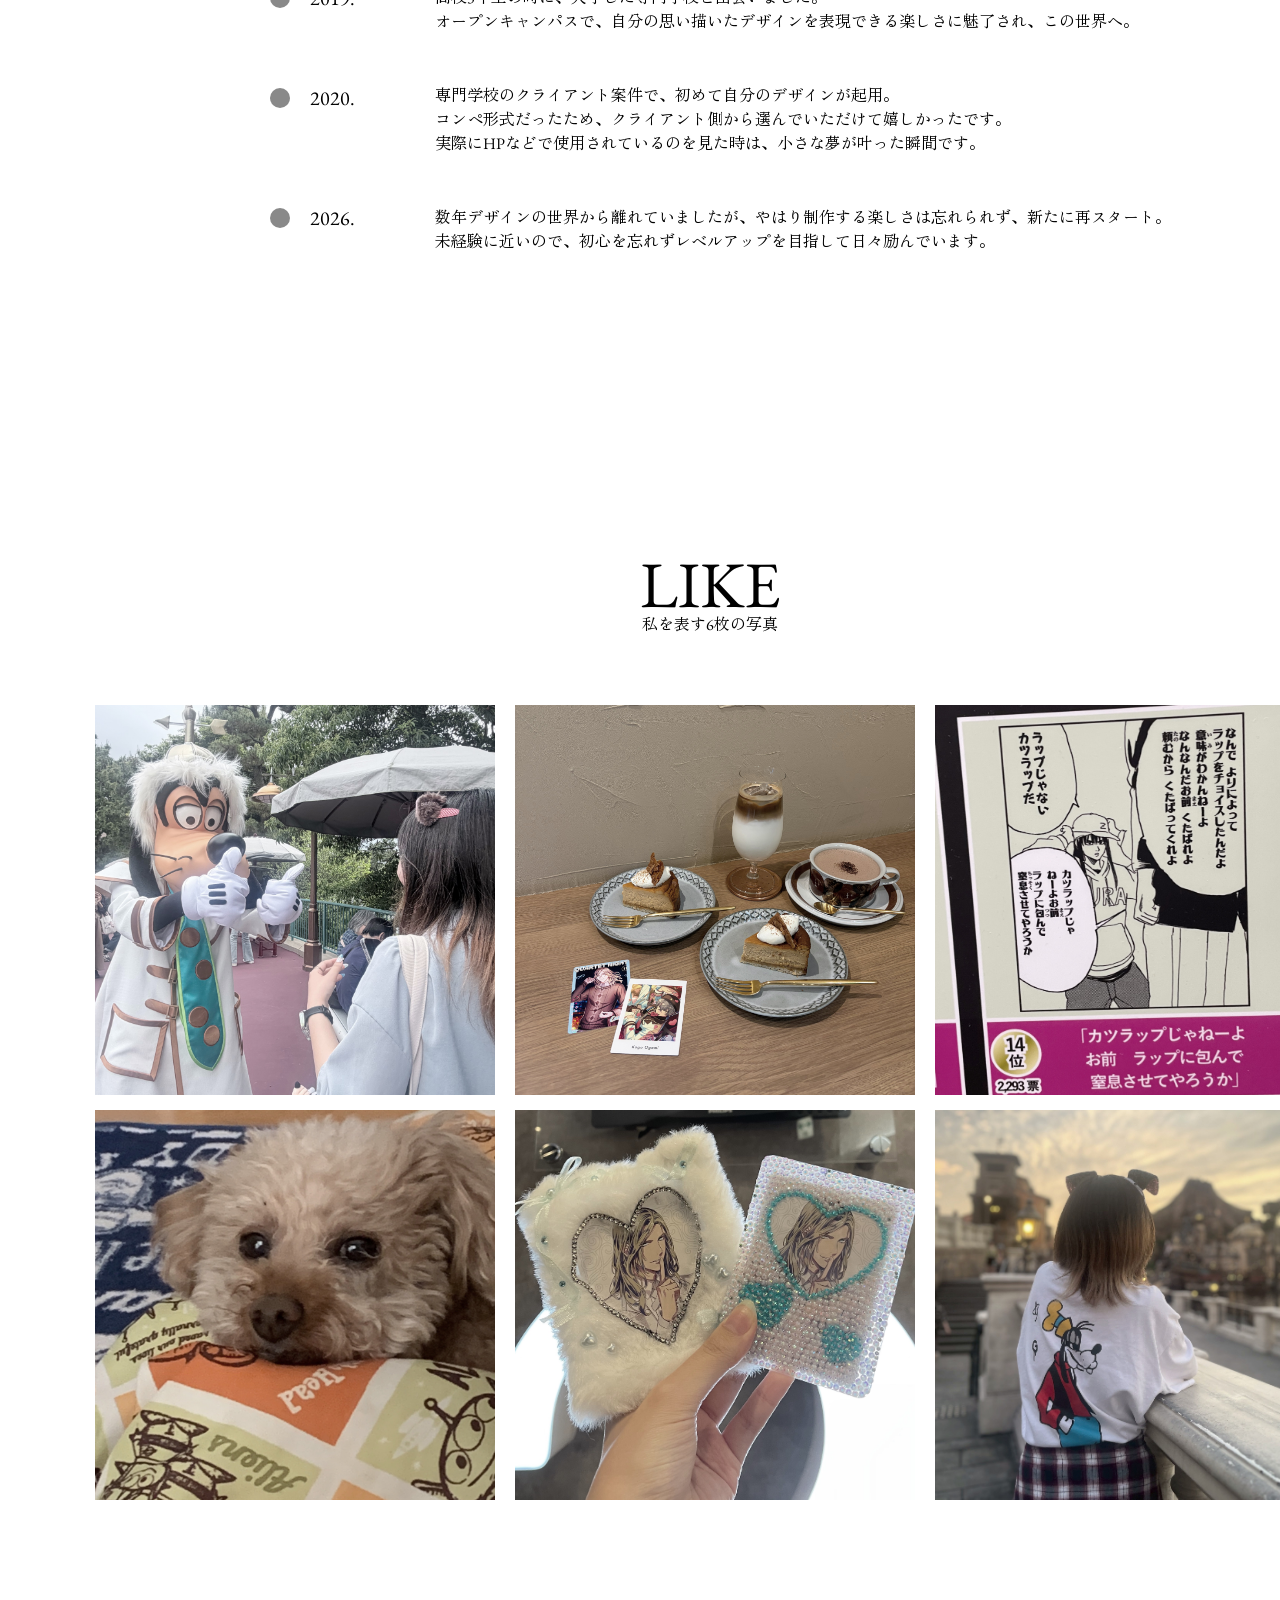
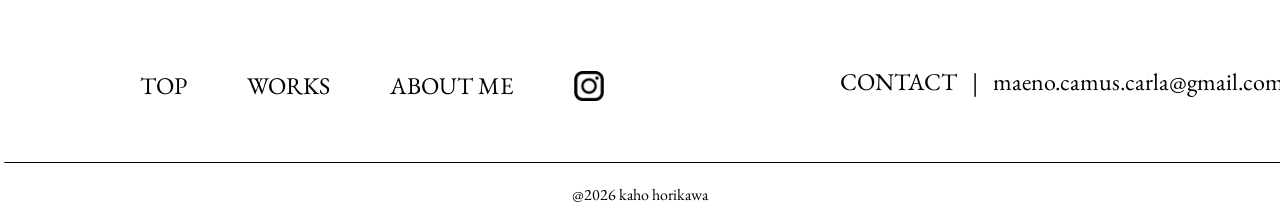
==== commit 740a3e2c: "Add files via upload" ====
--- a/ME/index-me.html
+++ b/ME/index-me.html
@@ -32,7 +32,7 @@
     <div class="aboutme" id="me">
       <img class="ikon" src="27444983.png">
       <h1 class="midashi">ABOUT ME</h1>
-      <img class="me" src="ME0502.jpg">
+      <img class="me" src="ME0502.JPG">
       <img class="bluerose" src="IMG_9245.PNG">
       <div class="pr">
         <div class="komidashi">“自分の思い描くデザインを実物にする”</div>
@@ -44,7 +44,7 @@
       <div class="skills">
         <div class="desin">
           <img class="ikon2" src="IMG_9248.PNG">
-          <div class="title">Desin</div>
+          <div class="title">Design</div>
           <img class="read-arrow2" src="desin_kasen.svg" alt="">
           <div class="desin2">
             バナーやチラシなどのグラフィックデザインから、<br>
--- a/ME/style-me.css
+++ b/ME/style-me.css
@@ -1285,4 +1285,15 @@
     display: none;
 }
 
+}
+
+@media screen and (min-width: 1441px) {
+
+body {
+  width: 1440px;
+  margin-left: auto;
+  margin-right: auto;
+}
+
+
 }
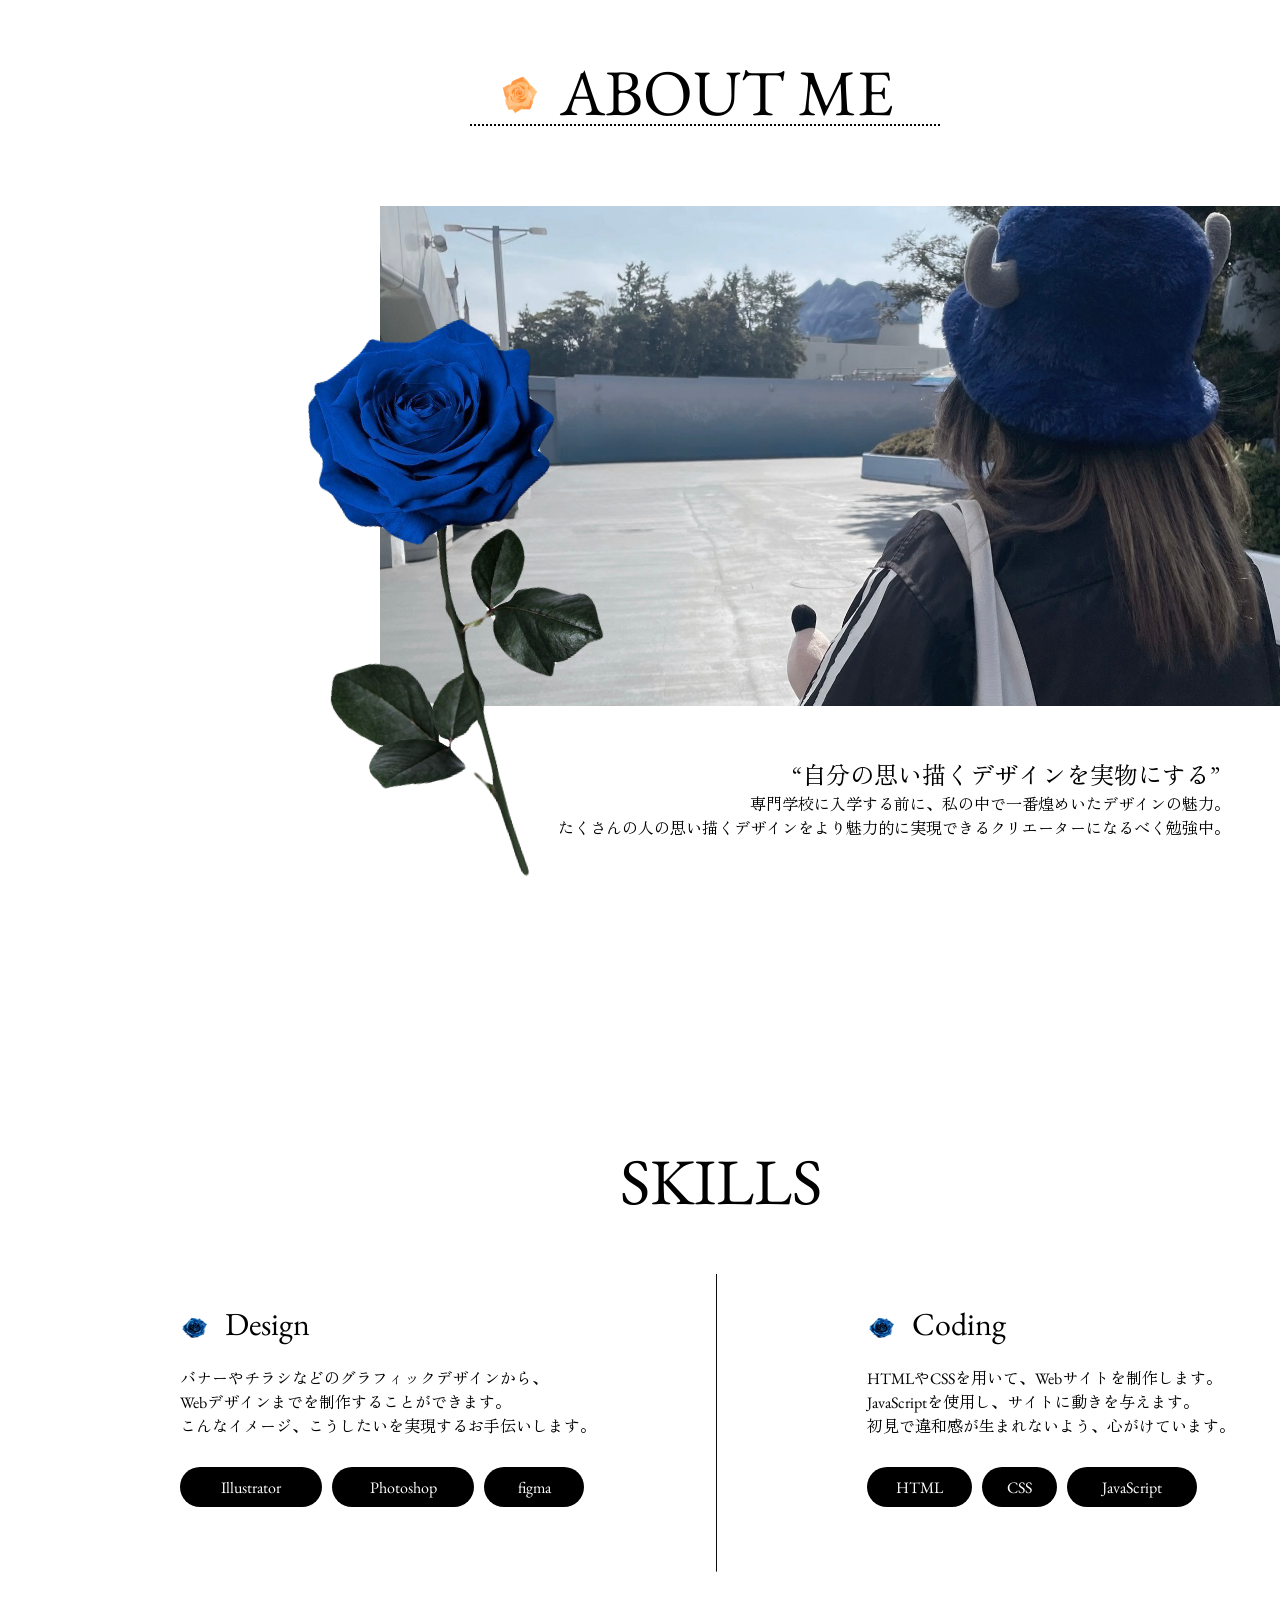
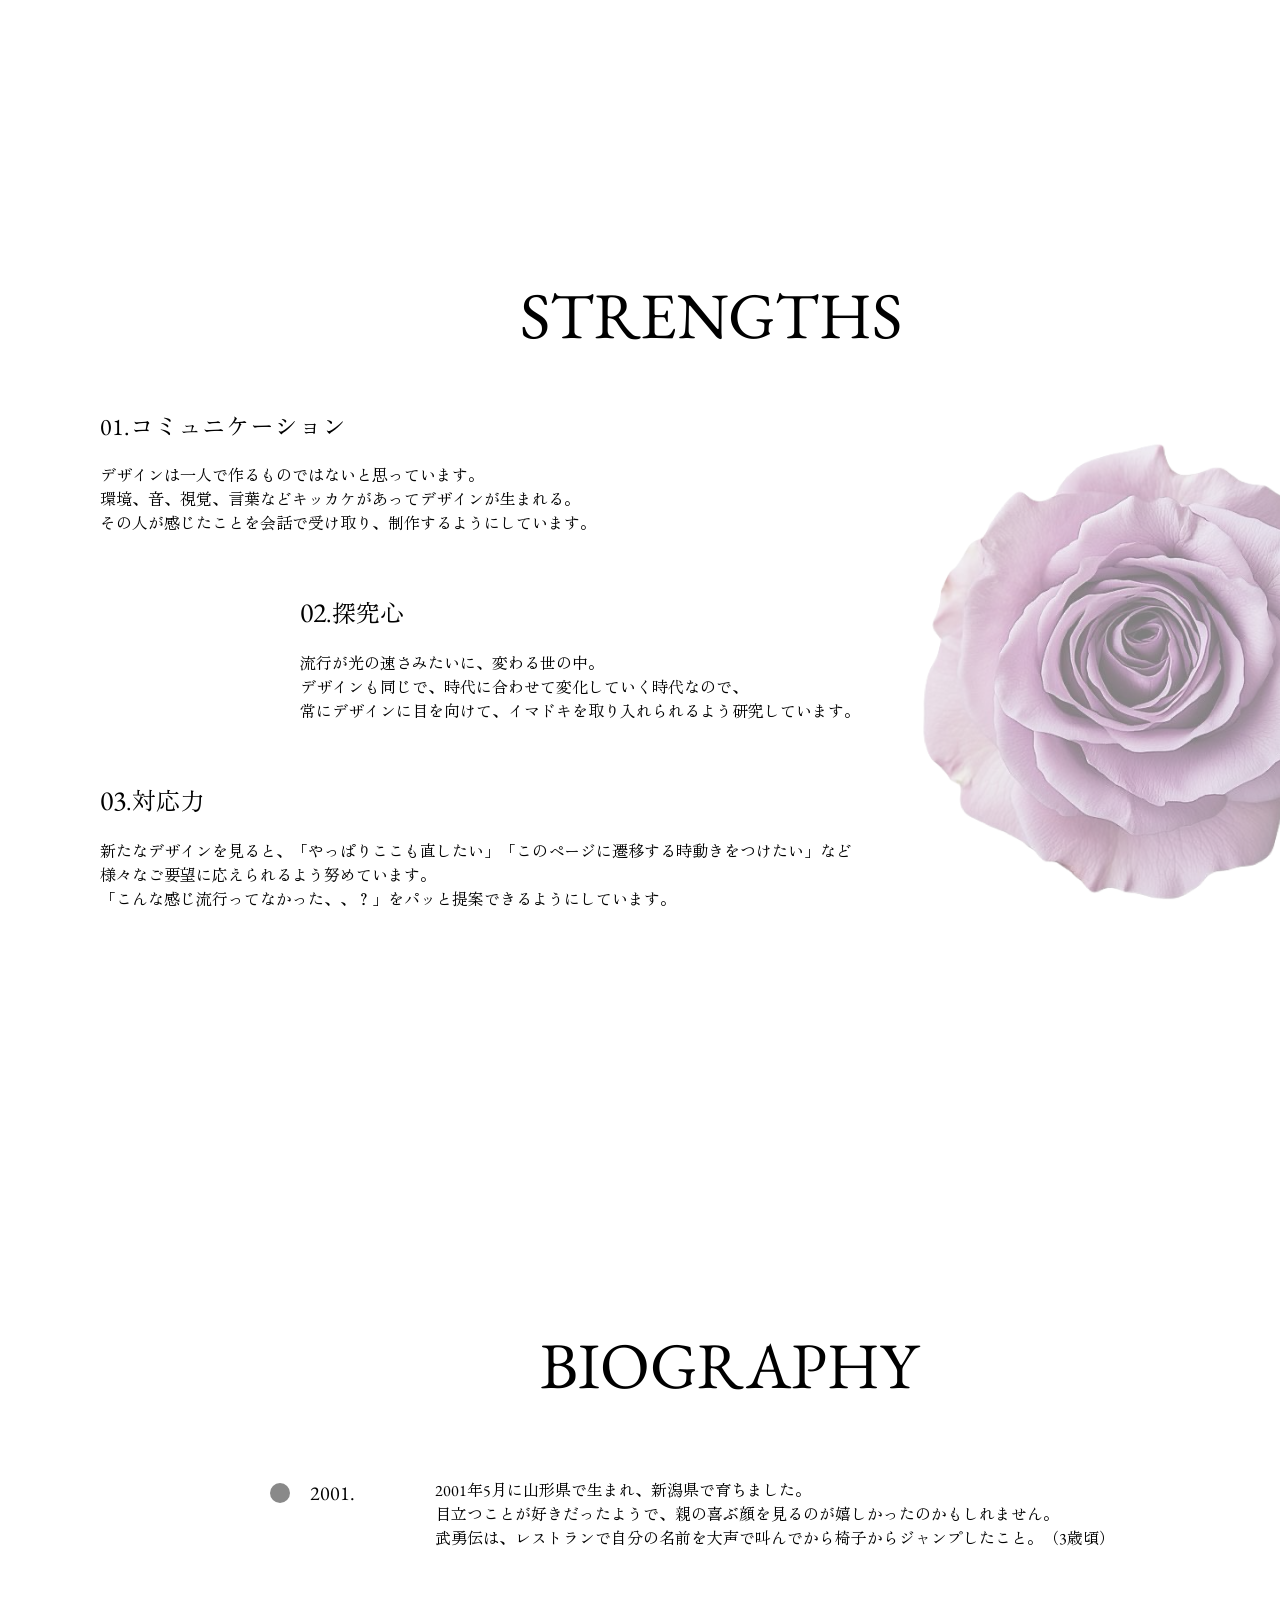
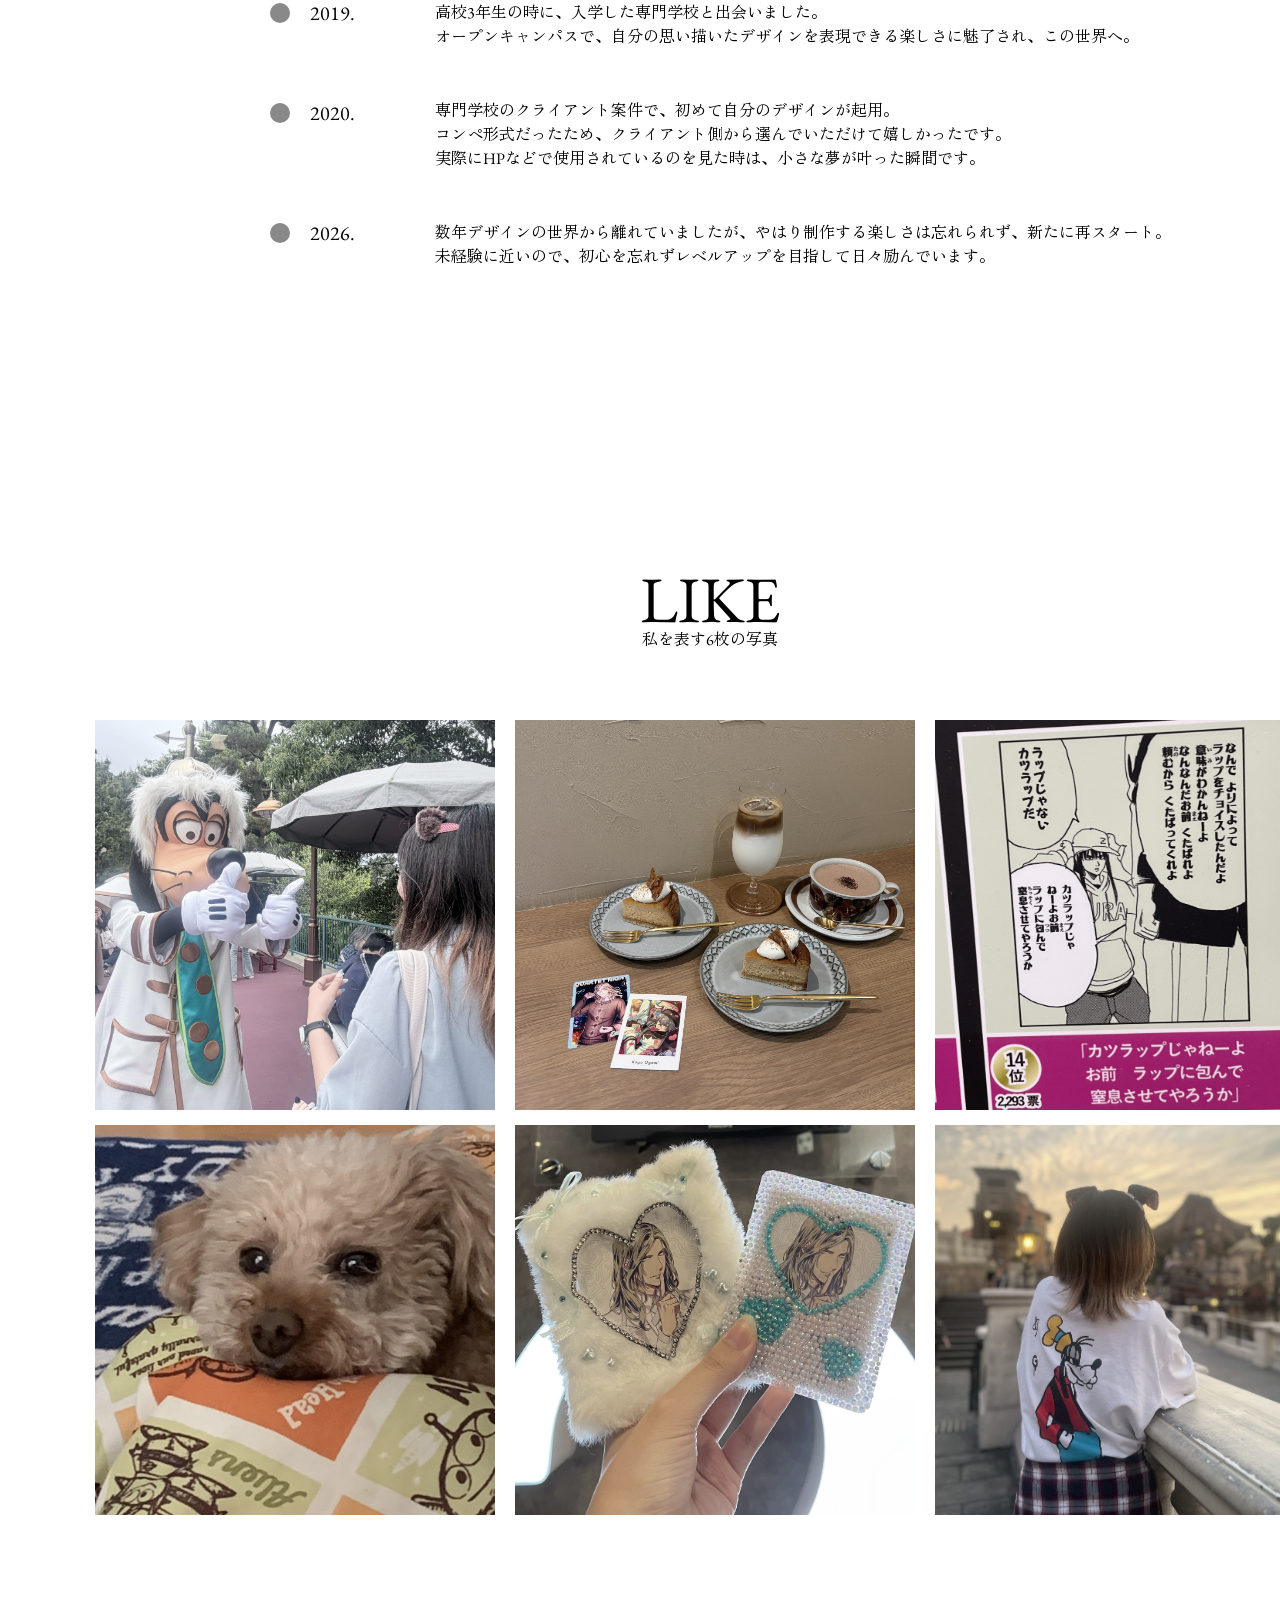
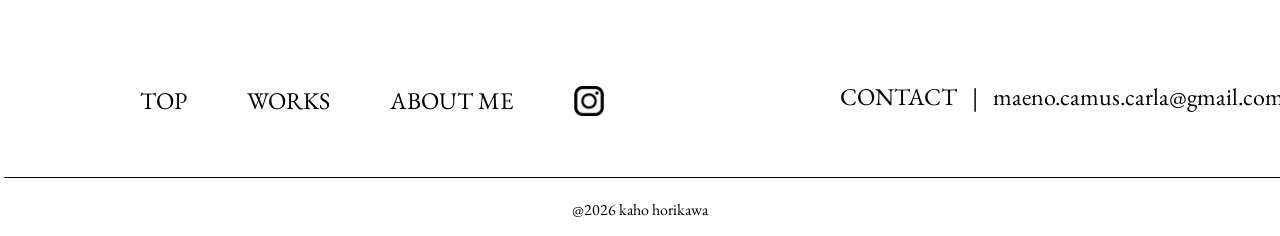
==== commit a2674460: "Add files via upload" ====
--- a/ME/index-me.html
+++ b/ME/index-me.html
@@ -32,8 +32,10 @@
     <div class="aboutme" id="me">
       <img class="ikon" src="27444983.png">
       <h1 class="midashi">ABOUT ME</h1>
-      <img class="me" src="ME0502.JPG">
-      <img class="bluerose" src="IMG_9245.PNG">
+      <div class="about-photo">
+       <img class="me" src="ME0502.JPG">
+       <img class="bluerose" src="IMG_9245.PNG">
+      </div>
       <div class="pr">
         <div class="komidashi">“自分の思い描くデザインを実物にする”</div>
         専門学校に入学する前に、私の中で一番煌めいたデザインの魅力。<br>
@@ -86,7 +88,9 @@
          </div>
         </div>
         <div class="Communication3">
-         <div class="komidashi2">02.探究心</div>
+         <div class="komidashi2">
+           <span class="number1">02</span>.探究心
+         </div>
          <div class="tankyu">
            流行が光の速さみたいに、変わる世の中。<br>
            デザインも同じで、時代に合わせて変化していく時代なので、<br>
@@ -94,7 +98,9 @@
          </div>
         </div>
         <div class="Communication4">
-         <div class="komidashi2">03.対応力</div>
+         <div class="komidashi2">
+           <span class="number1">03</span>.対応力
+         </div>
          <div class="taiou">
            新たなデザインを見ると、「やっぱりここも直したい」「このページに遷移する時動きをつけたい」など<br>
            様々なご要望に応えられるよう努めています。<br>
@@ -252,7 +258,9 @@
          <div class="contact">
            <div>CONTACT</div>
            <div>|</div>
-           <div>maeno.camus.carla@gmail.com</div>
+           <a href="mailto:maeno.camus.carla@gmail.com">
+             maeno.camus.carla@gmail.com
+           </a>
          </div>
         </div>
      </footer>
--- a/ME/style-me.css
+++ b/ME/style-me.css
@@ -42,16 +42,23 @@
 .bluerose {
     width: 450px;
     height: 600px;
-    margin-left: 340px;
-    margin-top: -400px;
+    position: absolute;
+    left: -150px;
+    bottom: -40%;
     z-index: 2;
     transform: rotate(-15deg);
 }
 
+.about-photo {
+    position: relative;
+    width: fit-content;
+    margin-left: auto;
+}
+
 .pr {
     text-align: right;
     font-size: 16px;
-    margin-top: -170px;
+    margin-top: 50px;
     margin-right: 50px;
 }
 
@@ -217,6 +224,10 @@
     font-size: 24px;
 }
 
+.number1 {
+    font-size: 28px;
+}
+
 .yokosen {
     display: none;
 }
@@ -253,7 +264,7 @@
 
 .pink {
     width: 500px;
-    height: 500ox;
+    height: 500px;
     margin-left: 900px;
     margin-top: -500px;
     opacity: 0.5;
@@ -670,6 +681,15 @@
   scroll-behavior: smooth;
 }
 
+.contact a {
+    color: #000;
+    text-decoration: none;
+}
+
+.contact a:hover {
+    text-decoration: underline;
+}
+
 @media screen and (max-width: 375px) {
 
 .midashi {
@@ -701,8 +721,7 @@
     width: 280px;
     height: 170px;
     display: block;
-    margin-left: 95px;
-    margin-top: 50px;
+    margin: 0;
 }
 
 .aboutme {
@@ -710,11 +729,20 @@
     margin-left: 0px;
 }
 
+.about-photo {
+    position: relative;
+    width: 280px;
+    margin-left: 95px;
+    margin-top: 50px;
+}
+
 .bluerose {
     width: 115px;
     height: 155px;
-    margin-left: 30px;
-    margin-top: -100px;
+    position: absolute;
+    left: -10%;
+    bottom: -20%;
+    margin: 0;
     z-index: 2;
     transform: rotate(-15deg);
 }
@@ -722,12 +750,13 @@
 .pr {
     text-align: left;
     font-size: 14px;
+    margin-top: 50px;
+    margin-left: 20px;
+}
+
+.komidashi {
+    font-size: 16px;
     margin-top: 20px;
-    margin-left: 20px;
-}
-
-.komidashi {
-    font-size: 16px;
 }
 
 .midashi2 {
@@ -909,6 +938,10 @@
 .komidashi2 {
     font-size: 18px;
     margin-top: 30px;
+}
+
+.number1 {
+    font-size: 21px;
 }
 
 .Communication3 {
